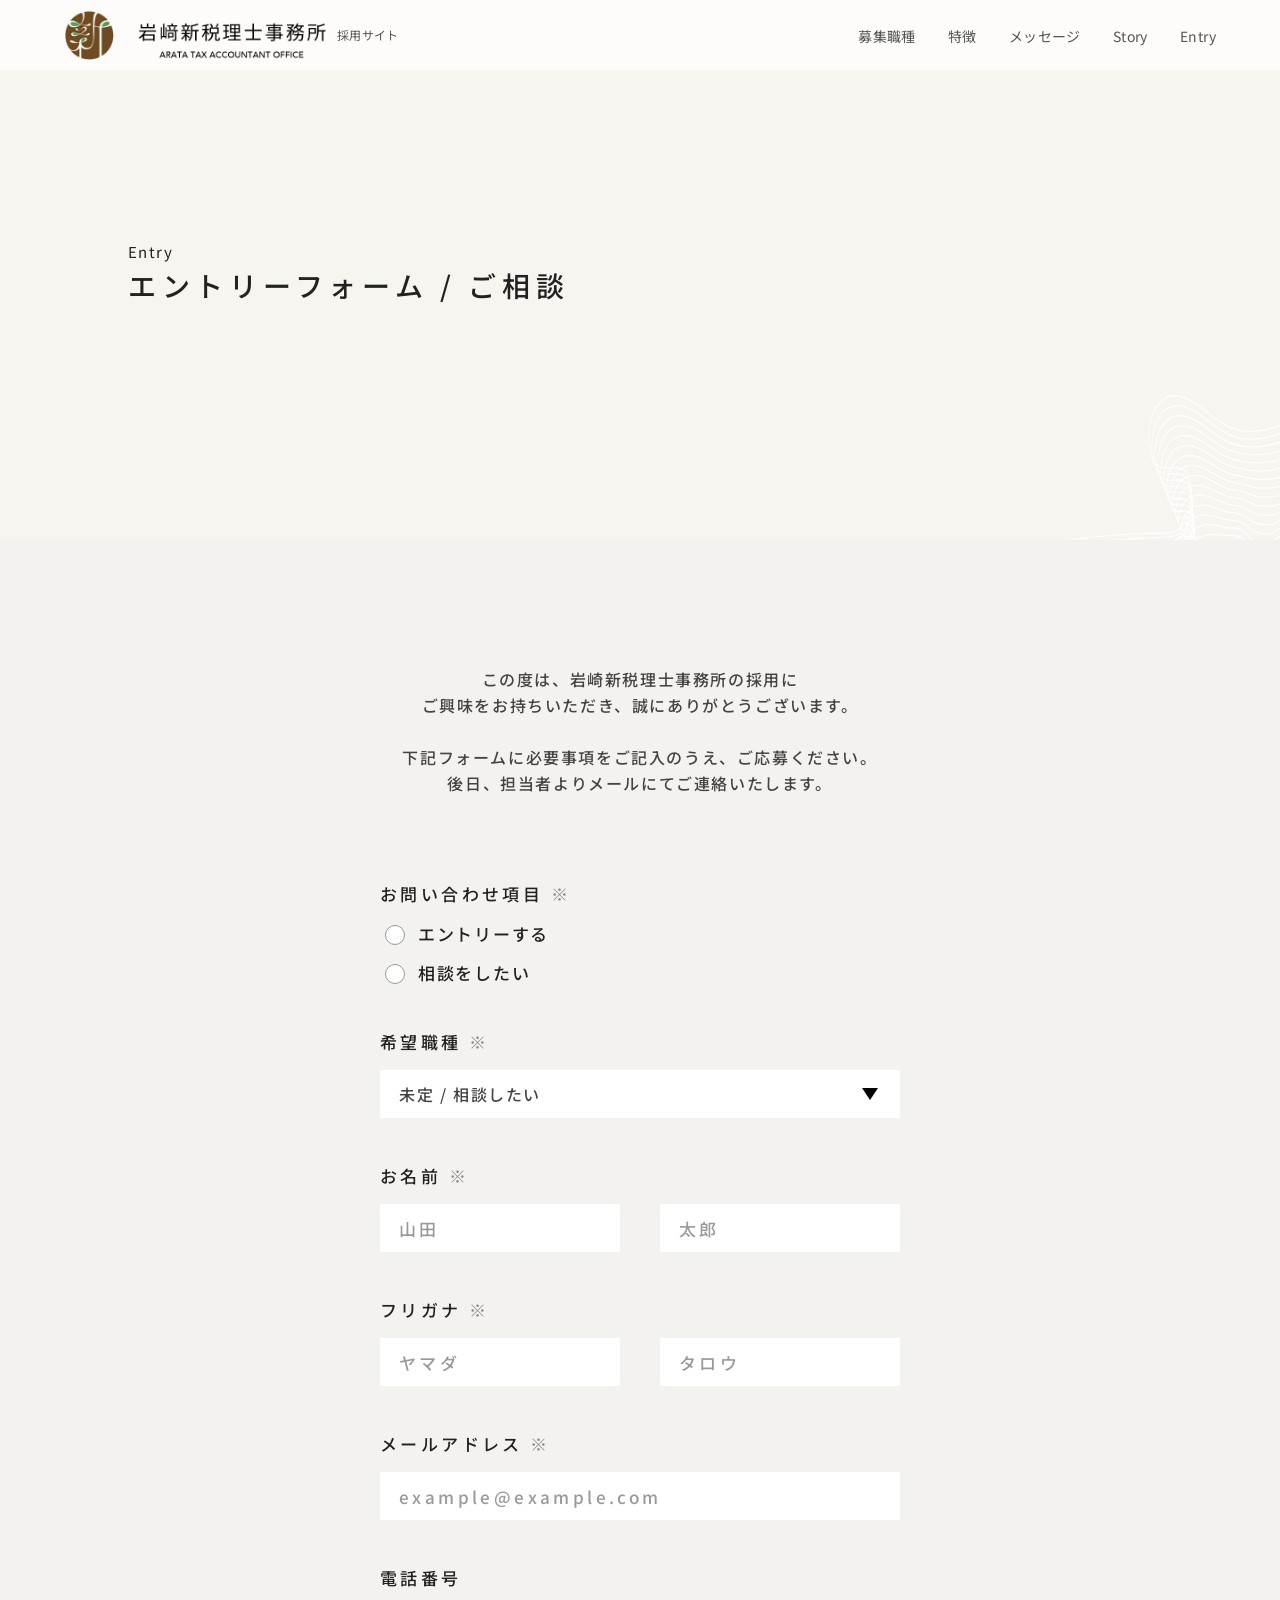
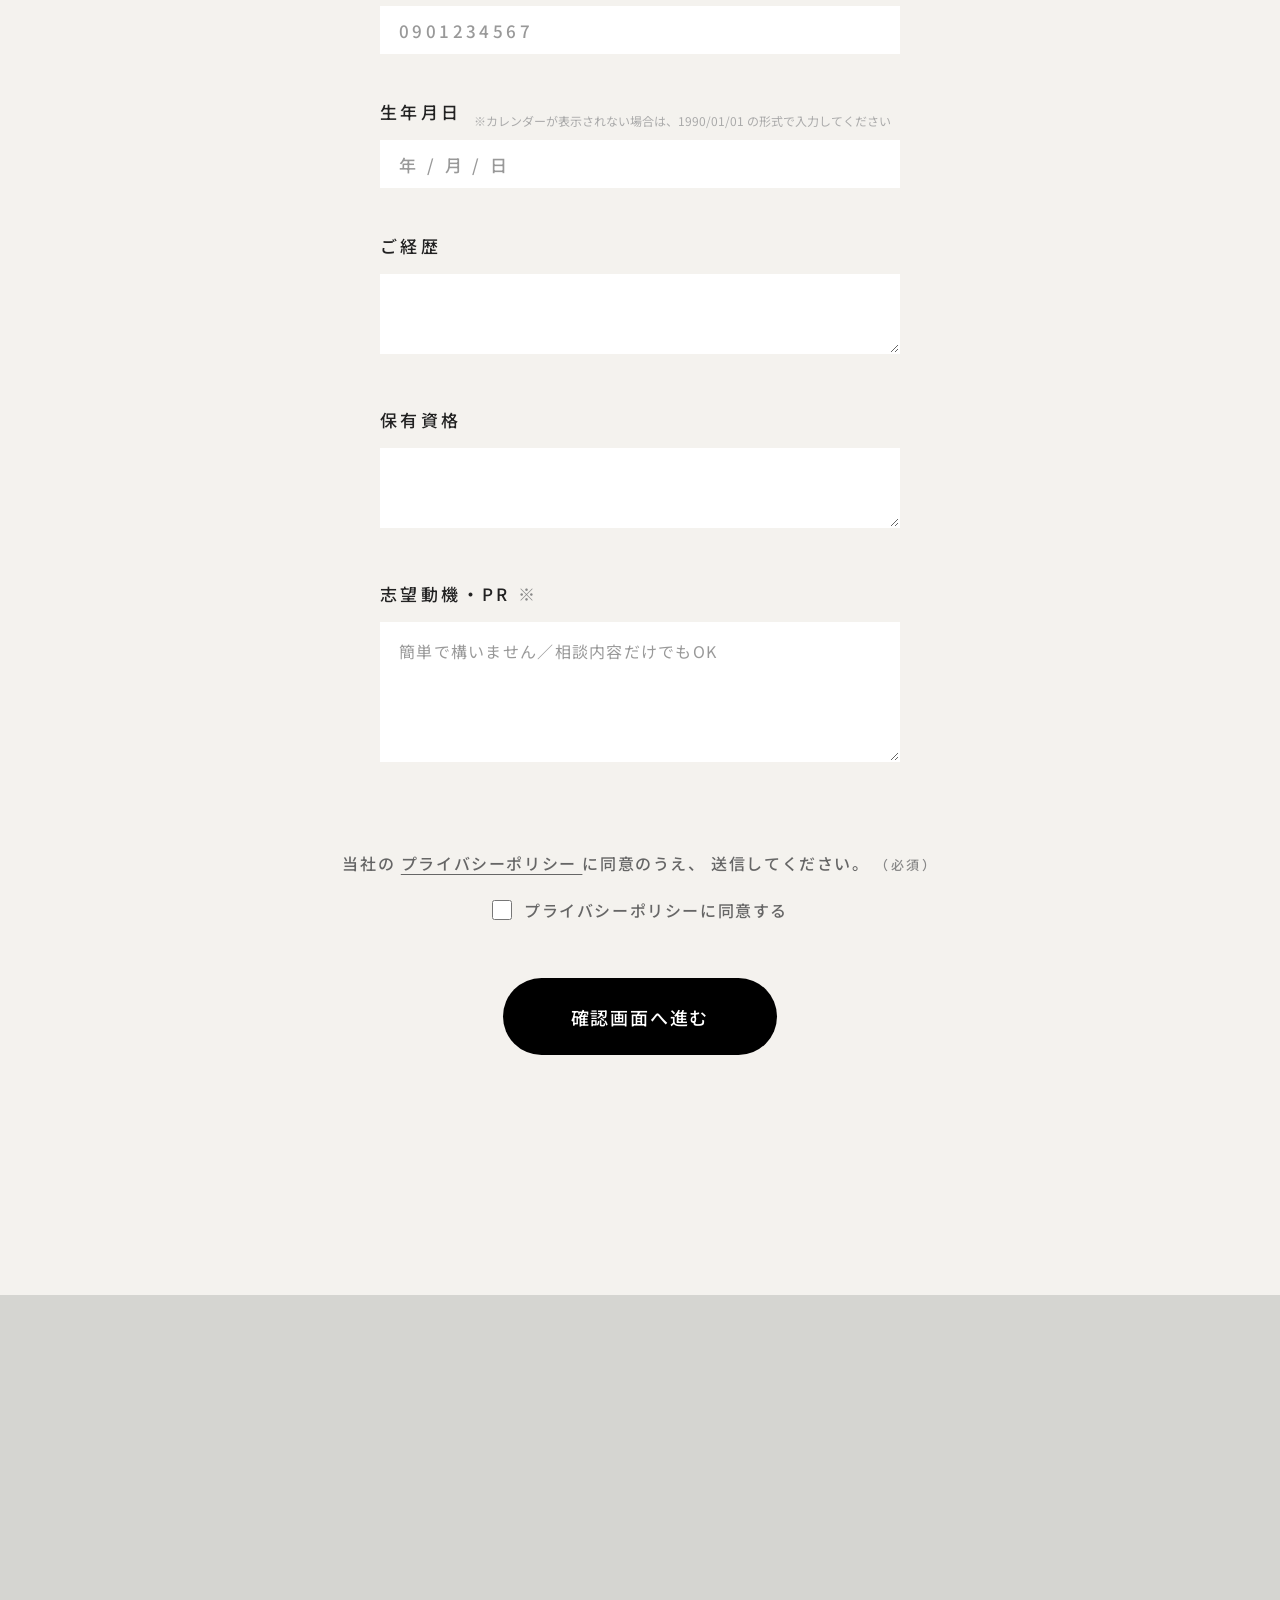
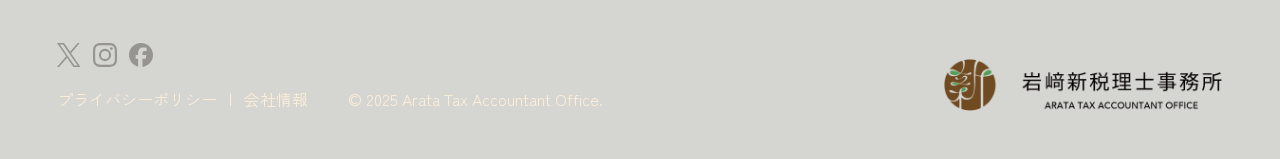
==== entry/index.html @ 2f5cee4a "Add files via upload" ====
<!DOCTYPE html>
<html lang="ja">
<head>
    <meta charset="UTF-8">
    <meta name="viewport" content="width=device-width, initial-scale=1.0">
    <link rel="preconnect" href="https://fonts.googleapis.com">
    <link rel="preconnect" href="https://fonts.gstatic.com" crossorigin>
    <link href="https://fonts.googleapis.com/css2?family=Zen+Kaku+Gothic+New:wght@300;400;500;700&display=swap" rel="stylesheet">
    <link href="https://fonts.googleapis.com/css2?family=Noto+Sans+JP:wght@400;500&display=swap" rel="stylesheet">
    <link rel="icon" href="../img/favicon.png" type="image/png">
    <title>採用情報｜岩﨑新税理士事務所</title>
    <link rel="stylesheet" href="../css/style.css">
    <link rel="stylesheet" href="../css/entry.css">
</head>
<body>
  <header class="site-header">
    <div class="site-header__inner l-container">
      <div class="site-header__branding">
        <div class="site-header__logo">
          <a href="../index.html" class="site-header__logo-link">
            <img src="../img/logo_header.png" alt="岩崎税理士事務所">
          </a>
        </div>

        <p class="site-header__label">採用サイト</p>
      </div>

      <nav class="site-header__nav" aria-label="グローバルナビゲーション">
        <ul class="site-header__list">
          <li class="site-header__item">
            <a href="../requirements/index.html" class="site-header__link">募集職種</a>
          </li>

          <li class="site-header__item">
            <a href="../index.html#feature" class="site-header__link">特徴</a>
          </li>

          <li class="site-header__item">
            <a href="../index.html#message" class="site-header__link">メッセージ</a>
          </li>

          <li class="site-header__item">
            <a href="../story/index.html" class="site-header__link">Story</a>
          </li>

          <li class="site-header__item">
            <a href="index.html" class="is-current site-header__link">Entry</a>
          </li>
                  </ul>
      </nav>
    </div>
  </header>
  <header class="sp-header">
    <a href="../index.html" class="sp-header__brand" aria-label="岩崎新税理士事務所 採用サイト">
      <img src="../img/logo_header.png" alt="岩崎新税理士事務所">
      <span class="sp-header__site-label">採用サイト</span>
    </a>

    <button class="sp-header__menu" type="button" aria-label="メニューを開く" aria-expanded="false" aria-controls="sp-nav-panel">
    <svg xmlns="http://www.w3.org/2000/svg" width="20" height="17" viewBox="0 0 20 17" fill="none" aria-hidden="true">
      <rect width="20" height="1" fill="white"/>
      <rect y="8" width="20" height="1" fill="white"/>
      <rect y="16" width="20" height="1" fill="white"/>
    </svg>
    </button>
    <div class="sp-nav-overlay" id="sp-nav-overlay" aria-hidden="true"></div>

    <div class="sp-nav-panel" id="sp-nav-panel" aria-hidden="true">
      <nav class="sp-nav" aria-label="スマートフォンメニュー">
        <ul class="sp-nav__list">
          <li class="sp-nav__item">
            <a href="../requirements/index.html">募集職種</a>
          </li>

          <li class="sp-nav__item">
            <a href="../index.html#feature-sp">特徴</a>
          </li>

          <li class="sp-nav__item">
            <a href="../index.html#message">メッセージ</a>
          </li>

          <li class="sp-nav__item">
            <a href="../story/index.html">インタビュー</a>
          </li>

          <li class="sp-nav__item">
            <a href="index.html" class="is-current">Entry</a>
          </li>
        </ul>
      </nav>
    </div>
  </header>
  <main>
    <section class="hero">
    <!-- 等高線 -->
    <div class="hero__ornament" aria-hidden="true">
    <img src="../img/contour_lower.png" alt="">
    </div>
    <div class="hero__inner">
     <div class="entry-hero__copy">
      <p class="hero__subtitle">Entry</p>
      <h1 class="hero__title">
        <span>エントリーフォーム / </span>
        <span>ご相談</span>
      </h1>
     </div>
    </div>
    </section>

    <section class="entry-form" id="entry">
      <div class="entry-form__inner">

        <p class="entry-form__lead">
          この度は、岩崎新税理士事務所の採用に<br>
          ご興味をお持ちいただき、誠にありがとうございます。<br><br>
          下記フォームに必要事項をご記入のうえ、ご応募ください。<br>
          後日、担当者よりメールにてご連絡いたします。
        </p>

        <form class="entry-form__body" action="" method="post">

          <!-- お問い合わせ項目 -->
          <div class="entry-form__group">
            <p class="entry-form__label">
              お問い合わせ項目 <span>※</span>
            </p>

            <div class="entry-form__radio-group">
              <label class="entry-form__radio">
                <input type="radio" name="contact_type" value="エントリーする" required>
                <span>エントリーする</span>
              </label>

              <label class="entry-form__radio">
                <input type="radio" name="contact_type" value="相談をしたい" required>
                <span>相談をしたい</span>
              </label>
            </div>
          </div>

          <!-- 希望職種 -->
          <div class="entry-form__group entry-form__group--large-gap">
            <p class="entry-form__label">
              希望職種 <span>※</span>
            </p>

            <div class="entry-form__select-wrap">
              <select name="job_type" class="entry-form__control entry-form__select" required>
                <option value="">未定 / 相談したい</option>
                <option value="税理士補助 / 経験者採用">税理士補助 / 経験者採用</option>
                <option value="税理士補助 / 未経験者採用">税理士補助 / 未経験者採用</option>
                <option value="税理士補助 / パート採用">税理士補助 / パート採用</option>
              </select>
            </div>
          </div>

          <!-- お名前 -->
          <div class="entry-form__group">
            <p class="entry-form__label">
              お名前 <span>※</span>
            </p>

            <div class="entry-form__name-row">
              <input
                type="text"
                name="last_name"
                class="entry-form__control entry-form__control--half"
                placeholder="山田"
                required
              >

              <input
                type="text"
                name="first_name"
                class="entry-form__control entry-form__control--half"
                placeholder="太郎"
                required
              >
            </div>
          </div>

          <!-- フリガナ -->
          <div class="entry-form__group">
            <p class="entry-form__label">
              フリガナ <span>※</span>
            </p>

            <div class="entry-form__name-row">
              <input
                type="text"
                name="last_kana"
                class="entry-form__control entry-form__control--half"
                placeholder="ヤマダ"
                required
              >

              <input
                type="text"
                name="first_kana"
                class="entry-form__control entry-form__control--half"
                placeholder="タロウ"
                required
              >
            </div>
          </div>

          <!-- メールアドレス -->
          <div class="entry-form__group">
            <p class="entry-form__label">
              メールアドレス <span>※</span>
            </p>

            <input
              type="email"
              name="email"
              class="entry-form__control"
              placeholder="example@example.com"
              required
            >
          </div>

          <!-- 電話番号 -->
          <div class="entry-form__group">
            <p class="entry-form__label">
              電話番号
            </p>

            <input
              type="tel"
              name="tel"
              class="entry-form__control"
              placeholder="0901234567"
            >
          </div>

          <!-- 生年月日 -->
          <div class="entry-form__group">
            <div class="entry-form__birthday-head">
              <p class="entry-form__label">
                生年月日
              </p>

              <p class="entry-form__note">
                ※カレンダーが表示されない場合は、1990/01/01 の形式で入力してください
              </p>
            </div>

            <div class="entry-form__birthday-input">
              <input
                type="text"
                name="birthday"
                class="entry-form__control"
                placeholder="年 / 月 / 日"
              >
            </div>
          </div>

          <!-- ご経歴 -->
          <div class="entry-form__group">
            <p class="entry-form__label">
              ご経歴
            </p>

            <textarea
              name="career"
              class="entry-form__control entry-form__textarea entry-form__textarea--sm"
              maxlength="1000"
            ></textarea>
          </div>

          <!-- 保有資格 -->
          <div class="entry-form__group">
            <p class="entry-form__label">
              保有資格
            </p>

            <textarea
              name="license"
              class="entry-form__control entry-form__textarea entry-form__textarea--sm"
              maxlength="500"
            ></textarea>
          </div>

          <!-- 志望動機・PR -->
          <div class="entry-form__group entry-form__group--motivation">
            <p class="entry-form__label">
              志望動機・PR <span>※</span>
            </p>

            <textarea
              name="message"
              class="entry-form__control entry-form__textarea entry-form__textarea--lg"
              maxlength="2000"
              placeholder="簡単で構いません／相談内容だけでもOK"
              required
            ></textarea>
          </div>

          <!-- プライバシーポリシー -->
          <div class="entry-form__privacy">

            <p class="entry-form__privacy-text">
              当社の
              <a
                href="https://iwasaki-taxoffice.jp/privacy/"
                target="_blank"
                rel="noopener noreferrer"
              >
                プライバシーポリシー
              </a>
              <span class="entry-form__privacy-break">
                に同意のうえ、
              </span>
              送信してください。
              <span>（必須）</span>
            </p>

            <label class="entry-form__checkbox">
              <input
                type="checkbox"
                name="privacy_agree"
                value="同意する"
                required
              >
              <span>プライバシーポリシーに同意する</span>
            </label>

          </div>

          <!-- ボタン -->
          <div class="entry-form__submit">
            <button type="submit" class="entry-form__button">
              確認画面へ進む
            </button>
          </div>

        </form>
      </div>
    </section>
    
  </main>
  <footer class="site-footer">
   <div class="site-footer__inner l-container">

    <div class="site-footer__left">
      <div class="site-footer__social">
        <a href="https://x.com/taxmania11" target="_blank" class="site-footer__social-link" aria-label="X">
          <img src="../img/icon-X.svg" alt="X">
        </a>
        <a href="https://www.instagram.com/iwasaki_tax_office/" target="_blank"class="site-footer__social-link" aria-label="Instagram">
          <img src="../img/icon-Instagram.svg" alt="Instagram">
        </a>
        <a href="https://www.facebook.com/people/%E5%B2%A9%EF%A8%91%E6%96%B0%E7%A8%8E%E7%90%86%E5%A3%AB%E4%BA%8B%E5%8B%99%E6%89%80/100089479747477/" target="_blank"class="site-footer__social-link" aria-label="Facebook">
          <img src="../img/icon-facebook.svg" alt="Facebook">
        </a>
      </div>

      <div class="site-footer__bottom">
        <nav class="site-footer__nav" aria-label="フッターナビゲーション">
          <a href="https://iwasaki-taxoffice.jp/privacy/" class="site-footer__nav-link">プライバシーポリシー</a>
          <a href="https://iwasaki-taxoffice.jp/office/" class="site-footer__nav-link">会社情報</a>
        </nav>

        <p class="site-footer__copy">
          © 2025 Arata Tax Accountant Office.
        </p>
      </div>
    </div>

    <div class="site-footer__right">
      <a href="../index.html" class="site-header__logo-link">
        <img src="../img/logo_header.png" alt="岩崎税理士事務所">
      </a>
    </div>

   </div>
  </footer>
  
  <script>
    //ヘッダーの昇降
    let lastScrollY = window.scrollY;
    const header = document.querySelector('.site-header');

    window.addEventListener('scroll', () => {
    const currentScrollY = window.scrollY;

    if (Math.abs(currentScrollY - lastScrollY) < 5) return;

    if (currentScrollY > lastScrollY && currentScrollY > 80) {
        header.classList.add('is-hidden');
    } else {
        header.classList.remove('is-hidden');
    }

    lastScrollY = currentScrollY;
    });

    //ハンバーガー開閉のscript
    document.addEventListener('DOMContentLoaded', function () {
    const menuButton = document.querySelector('.sp-header__menu');
    const navPanel = document.querySelector('.sp-nav-panel');
    const overlay = document.querySelector('.sp-nav-overlay');
    const navLinks = document.querySelectorAll('.sp-nav__item a');

    if (!menuButton || !navPanel || !overlay) return;

    const openNav = () => {
      navPanel.classList.remove('is-closing');
      overlay.classList.remove('is-closing');

      navPanel.classList.add('is-open');
      overlay.classList.add('is-open');
      document.body.classList.add('is-nav-open');

      menuButton.setAttribute('aria-expanded', 'true');
      menuButton.setAttribute('aria-label', 'メニューを閉じる');
      navPanel.setAttribute('aria-hidden', 'false');
      overlay.setAttribute('aria-hidden', 'false');
    };

    const closeNav = () => {
      navPanel.classList.add('is-closing');
      overlay.classList.add('is-closing');

      navPanel.classList.remove('is-open');
      overlay.classList.remove('is-open');
      document.body.classList.remove('is-nav-open');

      menuButton.setAttribute('aria-expanded', 'false');
      menuButton.setAttribute('aria-label', 'メニューを開く');
      navPanel.setAttribute('aria-hidden', 'true');
      overlay.setAttribute('aria-hidden', 'true');

      window.setTimeout(() => {
        navPanel.classList.remove('is-closing');
        overlay.classList.remove('is-closing');
      }, 240);
    };

    const toggleNav = () => {
      const isOpen = menuButton.getAttribute('aria-expanded') === 'true';
      if (isOpen) {
        closeNav();
      } else {
        openNav();
      }
    };

    menuButton.addEventListener('click', toggleNav);
    overlay.addEventListener('click', closeNav);

    navLinks.forEach(link => {
      link.addEventListener('click', closeNav);
    });

    document.addEventListener('keydown', function (e) {
      if (e.key === 'Escape' && menuButton.getAttribute('aria-expanded') === 'true') {
        closeNav();
      }
    });
  });
  </script>
</body>
</html>
---- css/style.css ----
/* #region root reset base common*/
/* =============================================
   :root（共通トークン）
   ============================================= */
:root {
  --font-base: "Noto Sans JP", "Hiragino Sans", "Yu Gothic", sans-serif;
  --font-jp-gothic: "Zen Kaku Gothic New", sans-serif;

  --container-max: 1440px;
  --header-h: clamp(64px, 5.5vw, 80px);

  --color-header-bg: rgba(255, 255, 255, 0.67);
  --color-text: #333;
  --color-text-muted: #555;
  --color-text-strong: #222222;
  --color-bg-base: #F7F5F0;
  --footer-bg-base: #D5D5D1;

  --color-accent: #E39A3B;

  --header-label-size: clamp(12px, 0.9vw, 14px);
  --header-nav-size: clamp(14px, 0.9vw, 16px);

  --sp-nav-bg: #F7F5F2;
  --sp-nav-overlay: rgba(0, 0, 0, 0.28);
  --sp-nav-open-duration: 300ms;
  --sp-nav-close-duration: 220ms;
  --sp-nav-ease: ease;
  --sp-nav-width: calc(100% - 140px);
  --sp-nav-padding-top: 112px;
  --sp-nav-padding-x: 24px;

  --footer-gray: #D5D5D1;
  --footer-text: #FCEFD9;
  --footer-icon: #969592;

  --footer-height-pc: 464px;
  --footer-logo-w: 280px;
  --footer-icon-size: 24px;

  --footer-padding-x: clamp(24px, 4.44vw, 64px);
  --footer-padding-y: clamp(56px, 6.67vw, 96px);
  --footer-gap: clamp(32px, 5vw, 72px);

  --footer-font-size: 16px;
  --footer-font-size-sp: 14px;

  --footer-link-underline-h: 2px;
  --footer-link-underline-offset: -6px;
}


/* ============================================
   RESET（ブラウザ初期化）
   ============================================= */
*,
*::before,
*::after {
  box-sizing: border-box;
}

html {
  -webkit-text-size-adjust: 100%;
  scroll-behavior: smooth;
}

body {
  margin: 0;
}

h1, h2, h3, h4, h5, h6,
p,
figure,
blockquote,
dl,
dd {
  margin: 0;
}

ul, ol {
  margin: 0;
  padding: 0;
  list-style: none;
}

img {
  max-width: 100%;
  height: auto;
  display: block;
  border-style: none;
}

a {
  text-decoration: none;
  color: inherit;
}

button,
input,
select,
textarea {
  font: inherit;
  color: inherit;
  border: none;
  background: none;
  outline: none;
  appearance: none;
}

table {
  border-collapse: collapse;
  border-spacing: 0;
}

/* =============================================
   BASE / COMMON（全体共通ルール）
   ============================================= */

/* body */
body {
  font-family: var(--font-base);
  color: var(--color-text);
  background: var(--color-bg-base);
  line-height: 1.8;
  overflow-x: hidden;
}

/* リンク共通挙動 */
a {
  transition: opacity 0.3s ease-out;
}

/* hover（PC） */
@media (hover: hover) {
  a:hover {
    opacity: 0.65;
  }
}

/* タップ（SP） */
a:active {
  opacity: 0.9;
}

/* タップ時のハイライト無効 */
a, button {
  -webkit-tap-highlight-color: transparent;
}

.l-container {
  width: 100%;
  max-width: var(--container-max);
  margin-inline: auto;
  padding-inline: clamp(24px, 5vw, 64px);
  box-sizing: border-box;
}

/* 共通img安全策 */
img {
  vertical-align: bottom;
}

/* ボタンカーソル */
button {
  cursor: pointer;
}
/* #endregion */
/* ページ読み込みフェードイン */
.page-home {
  opacity: 0;
  transition: opacity .4s ease;
}

.page-home.is-loaded {
  opacity: 1;
}

/* #region Header*/
/* =============================================
   Header
   ============================================= */
.site-header {
  position: fixed;
  top: 0;
  left: 0;
  width: 100%;
  height: var(--header-h);
  z-index: 100;
  background: var(--color-header-bg);
  backdrop-filter: blur(4px);
  transform: translateY(0);
  transition: transform 240ms ease;
}

.site-header.is-hidden {
  transform: translateY(-100%);
}

.site-header__inner {
  height: 100%;
  display: flex;
  align-items: center;
  justify-content: space-between;
}

/* ---------------------------------------------
   Branding
   --------------------------------------------- */
.site-header__branding {
  display: flex;
  align-items: center;
  gap: 10px;
  min-width: 0;
}

.site-header__logo {
  margin: 0;
  width: clamp(180px, 42%, 263px);
}

.site-header__logo-link {
  display: block;
  width: fit-content;
}

.site-header__logo img {
  width: min(100%, 263px);
  height: auto;
  display: block;
}

.site-header__label {
  flex: 0 0 auto;
  margin: 0;
  color: var(--color-text-muted);
  font-size: var(--header-label-size);
  font-weight: 400;
  line-height: 1;
  letter-spacing: 0.03em;
  white-space: nowrap;
}

/* ---------------------------------------------
   Navigation
   --------------------------------------------- */
.site-header__nav {
  flex: 0 0 auto;
}

.site-header__list {
  display: flex;
  align-items: center;
  gap: clamp(24px, 2.5vw, 40px);
}

.site-header__item {
  flex: 0 0 auto;
}

.site-header__link {
  display: inline-block;
  color: var(--color-text-muted);
  font-size: var(--header-nav-size);
  font-weight: 400;
  line-height: 1;
  letter-spacing: 0.03em;
  white-space: nowrap;
}
/* #endregion */

/* #region Hero*/
/* =============================================
   Heroセクション（FV）
   ============================================= */
.hero {
  width: 100%;
  min-height: clamp(520px, 55vh, 880px);
  position: relative;
}


/* =========================
    等高線
========================= */
.hero__ornament {
  position: absolute;
  right: 0;
  bottom: 0;
  width: clamp(210px, 24vw, 500px);
  aspect-ratio: 930 / 720;
  pointer-events: none;
  z-index: 1;
  overflow: hidden;
  /* opacity: 0.5; */
}

.hero__ornament img {
  display: block;
  width: calc(100% + 40px);
  height: calc(100% + 40px);
  /* object-fit: contain; */
}

.hero__inner {
  /* FV専用グリッド定数をローカル化 */
  --hero-col-1: 98fr;
  --hero-col-2: 187fr;
  --hero-col-3: 900fr;
  --hero-col-4: 255fr;

  display: grid;
  grid-template-columns:
    var(--hero-col-1)
    var(--hero-col-2)
    var(--hero-col-3)
    var(--hero-col-4);

  grid-template-rows: clamp(320px, 42vw, 600px) auto;
  padding-bottom: 140px;
}

/* 画像とコピーを重ねるエリア */
.hero__visual-area {
  grid-column: 1 / 5;
  grid-row: 1 / 2;

  display: grid;
  grid-template-columns: inherit;
  grid-template-rows: 1fr;
}

/* 画像：3列目 */
.hero__image-box {
  grid-column: 3 / 4;
  grid-row: 1 / 2;

  width: 100%;
  height: 100%;
  background: #eee;
  overflow: hidden;
}

.hero__image-box img {
  width: 100%;
  height: 100%;
  object-fit: cover;
  object-position: center;
}

/* コピー：1〜3列を使って画像上に重ねる */
.hero__copy {
  grid-column: 1 / 4;
  grid-row: 1 / 2;

  align-self: end;
  padding-left: clamp(20px, 6.8vw, 98px);
  padding-bottom: clamp(30px, 5.5vw, 80px);
  pointer-events: none;
}

.hero__title {
  font-size: clamp(28px, 4vw, 48px);
  line-height: 1.2;
  margin-bottom: 0.2em;
  white-space: nowrap;
  font-weight: 500;
  letter-spacing: 5.7px;
  color: #000;
}

.hero__subtitle {
  font-size: clamp(14px, 1.8vw, 18px);
  color: #333;
  font-weight: 400;
  white-space: nowrap;
  letter-spacing: 1.4px;
}

/* スクロール */
.hero__scroll {
  grid-column: 1 / 5;
  grid-row: 2 / 3;

  justify-self: center;
  display: flex;
  flex-direction: column;
  align-items: center;
  padding-top: 40px;
}

.hero__scroll-text {
  font-family: "Zen Kaku Gothic New", sans-serif;
  color: rgba(51, 51, 51, 0.60);
  letter-spacing: 1.4px;
  font-weight: 400;
  font-size: 12px;
}

.hero__scroll-line {
  width: 1px;
  height: clamp(10px, 2vw, 20px);
  background: rgba(51, 51, 51, 0.60);
  margin-top: 8px;
}

.sp-header,
.sp-header__menu,
.sp-nav-overlay,
.sp-nav-panel {
  display: none;
}

@media (max-width: 768px) {
  /* =========================
     PC headerは消す
  ========================= */
  .site-header {
    display: none;
  }

  /* =========================
     SP header
  ========================= */
  .sp-header {
    display: flex;
    align-items: flex-start;
    justify-content: space-between;
    padding: 0;
    margin: 0;
    background: #f7f5f0;
  }

  .sp-header__brand {
    display: inline-flex;
    align-items: center;
    gap: clamp(8px, 1.4vw, 12px);
    text-decoration: none;
    color: #555;
    padding: 10px 0 0 14px;
  }

  .sp-header__brand img {
    display: block;
    width: clamp(104px, 18vw, 132px);
    height: auto;
    aspect-ratio: 104 / 19;
    flex: 0 0 auto;
  }

  .sp-header__site-label {
    margin-top: clamp(1px, 0.3vw, 2px);
    color: #555;
    font-family: "Noto Sans JP", sans-serif;
    font-size: clamp(10px, 1.5vw, 12px);
    font-weight: 400;
    line-height: 1;
    white-space: nowrap;
  }

  .sp-header__menu {
    display: inline-flex;
    align-items: center;
    justify-content: center;
    width: 40px;
    height: 40px;
    padding: 0;
    border: 0;
    background: #000;
    appearance: none;
    position: relative;
    z-index: 1100;
    cursor: pointer;
    }

  .sp-header__menu svg {
    display: block;
    width: 20px;
    height: 17px;
  }

  .sp-nav-overlay,
  .sp-nav-panel {
    display: block;
  }

  .sp-nav-overlay {
    position: fixed;
    inset: 0;
    background: var(--sp-nav-overlay);
    opacity: 0;
    visibility: hidden;
    pointer-events: none;
    transition:
      opacity var(--sp-nav-open-duration) var(--sp-nav-ease),
      visibility var(--sp-nav-open-duration) var(--sp-nav-ease);
    z-index: 1040;
  }

  .sp-nav-panel {
    position: fixed;
    inset: 0 0 0 auto;
    width: var(--sp-nav-width);
    height: 100vh;
    height: 100dvh;
    background: var(--sp-nav-bg);
    transform: translateX(100%);
    opacity: 1;
    visibility: hidden;
    pointer-events: none;
    transition:
      transform var(--sp-nav-open-duration) var(--sp-nav-ease),
      visibility var(--sp-nav-open-duration) var(--sp-nav-ease);
    z-index: 1050;
    overflow-y: auto;
  }

  .sp-nav {
    padding:
      var(--sp-nav-padding-top)
      var(--sp-nav-padding-x)
      40px;
  }

  .sp-nav__list {
    margin: 0;
    padding: 0;
    list-style: none;
  }

  .sp-nav__item + .sp-nav__item {
    margin-top: 24px;
  }

  .sp-nav__item a {
    display: inline-block;
    color: #222;
    text-decoration: none;
    font-size: 16px;
    line-height: 1.6;
    letter-spacing: 0.04em;
  }

  /* 開いた状態 */
  .sp-nav-panel.is-open {
    transform: translateX(0);
    visibility: visible;
    pointer-events: auto;
    transition-duration: var(--sp-nav-open-duration);
  }

  .sp-nav-overlay.is-open {
    opacity: 1;
    visibility: visible;
    pointer-events: auto;
    transition-duration: var(--sp-nav-open-duration);
  }

  /* 閉じる時だけ少し速く */
  .sp-nav-panel.is-closing {
    transition-duration: var(--sp-nav-close-duration);
  }

  .sp-nav-overlay.is-closing {
    transition-duration: var(--sp-nav-close-duration);
  }

  body.is-nav-open .sp-header__menu {
    overflow: hidden;
    opacity: 0;
    pointer-events: none;
  }

  body.is-nav-open {/*後ろの本体をスクロールさせない*/
  position: fixed;
  width: 100%;
  }
}

  /* =========================
     Hero base
  ========================= */
  /* .hero {
    position: relative;
    background: #f7f5f0;
    overflow: hidden;
  } */

  @media (max-width: 1280px) {
  .hero__inner {
    grid-template-rows: clamp(360px, 46vw, 500px) auto;
    padding-bottom: 80px;
  }
}

  @media (max-width: 980px) and (min-width: 600px) {
  .hero__inner {
    grid-template-rows: clamp(420px, 56vw, 640px) auto;
  }
}

@media (max-width: 980px) and (min-width: 600px) {
  .hero__image-box img {
    object-position: 30% center;
  }
}

  @media (max-width: 599px) {
  .hero__inner {
    display: block;/*grid削除*/
  }

  .hero__inner {
    padding-inline: 0;/*画像を←端に寄せるため*/
  }

  .hero__visual-area {
    display: block;
    width: clamp(281px, 66.6vw, 399px);
    margin-left: 0;
  }

  .hero__image-box {
    display: block;
    width: 100% !important;
    max-width: none;
    min-width: 0;
    height: auto;
    aspect-ratio: 281 / 392;
    margin: 0;
    justify-self: stretch;
    align-self: start;
    overflow: hidden;
  }

  .hero__image-box img {
    display: block;
    width: 100%;
    height: 100%;
    object-fit: cover;
    /* filter: brightness(0.92); */
  }


  /* =========================
     Copy
  ========================= */
  .hero__copy {
    position: absolute;
    left: 6%;
    top: clamp(
      50%,
      calc(50% + (8 * (500px - 100vw) / 110)),
      58%
    );
    display: inline-block;
    max-width: 76vw;
    /* width: min(420px, 78vw); */
    min-height: 44px;
    padding: 8px 11px 7px;
    box-sizing: border-box;
    background: rgba(255, 255, 255, 0.6);
    box-shadow: 0 0 8px rgba(255, 255, 255, 0.18);
  }

      .hero__title {
      margin: 0;
      color: #000;
      font-family: "Noto Sans JP", sans-serif;
      font-size: min(5vw, 29px);
      font-weight: 500;
      line-height: 1.15;
      letter-spacing: 2.408px;
    }

    .hero__subtitle {
      margin: 4px 0 0;
      color: #000;
      font-family: "Noto Sans JP", sans-serif;
      font-size: 7.525px;
      font-weight: 400;
      line-height: 1.2;
      letter-spacing: 0.602px;
    }
  }
    @media (max-width: 400px) {
    .hero__copy {
      bottom: 390px;
    }

    .hero__copy {
    max-width: 79vw;
    }
  }


/* =============================================
   FV CTA
   Heroの外に置く独立UI
   ============================================= */
:root {
  --fv-cta-right: max(0px, calc((100vw - 1580px) / 2));
  --fv-cta-bottom: clamp(24px, 2.4vw, 40px);
  --fv-cta-width: clamp(56px, 4.72vw, 68px);
  --fv-cta-height: clamp(136px, 12.22vw, 176px);
  --fv-cta-radius: 16px;
  --fv-cta-text-size: clamp(14px, 1.11vw, 16px);
}
.fv-cta {
  position: fixed;
  z-index: 50;
  right: var(--fv-cta-right);
  bottom: var(--fv-cta-bottom);

  width: var(--fv-cta-width);
  height: var(--fv-cta-height);

  display: flex;
  align-items: center;
  justify-content: center;

  background: #111;
  color: #fff;
  text-decoration: none;

  border-radius: var(--fv-cta-radius) 0 0 var(--fv-cta-radius);
  box-shadow: 0 8px 24px rgba(0, 0, 0, 0.16);

  transition:
    background 0.25s ease,
    transform 0.25s ease,
    box-shadow 0.25s ease;
}

.fv-cta:hover {
  background: #222;
  transform: translateX(-2px);
  box-shadow: 0 10px 28px rgba(0, 0, 0, 0.2);
}

.fv-cta__text {
  writing-mode: vertical-rl;
  text-orientation: upright;
  font-size: var(--fv-cta-text-size);
  line-height: 1.4;
  font-weight: 700;
  letter-spacing: 0.08em;
}

.fv-cta.is-hidden {
  opacity: 0;
  pointer-events: none;
  transform: translateX(10px);
}

@media (max-width: 1440px) {
  :root {
    --fv-cta-right: 0px;
  }
}

@media (max-width: 980px) {
  :root {
    --fv-cta-right: 0px;
    --fv-cta-bottom: 20px;
    --fv-cta-width: clamp(52px, 6.2vw, 60px);
    --fv-cta-height: clamp(120px, 16vw, 148px);
    --fv-cta-radius: 14px;
    --fv-cta-text-size: clamp(13px, 1.53vw, 15px);
  }
}

@media (max-width: 768px) {
  .fv-cta{
    display: none;
  }
}
/* #endregion */

/* #region Recruitment*/

/* =============================================
   Recruitmentセクション
   ============================================= */
.recruit {
  background: #fafafa;
  padding-top: clamp(72px, 6.67vw, 96px);
  padding-bottom: clamp(84px, 7.78vw, 112px);
}

.recruit__inner {
  display: grid;
  grid-template-columns: clamp(230px, 20.35vw, 293px) minmax(0, 1fr);
  column-gap: clamp(48px, 8.33vw, 120px);
  align-items: start;
}

/* 左リード */
.recruit__lead-box {
  grid-column: 1 / 2;
}

.recruit__lead-inner {
  width: 100%;
  aspect-ratio: 293 / 240;
  box-sizing: border-box;
  border: 1px solid #000;
  background: transparent;

  display: flex;
  flex-direction: column;
  align-items: center;
  justify-content: center;
  text-align: center;

  padding: clamp(20px, 1.94vw, 28px) clamp(18px, 1.67vw, 24px);
}

.recruit__lead-title {
  margin: 0;
  color: #333;
  text-align: center;
  font-family: "Noto Sans JP", sans-serif;
  font-size: clamp(14px, 1.11vw, 16px);
  font-weight: 500;
  line-height: 1.25;
  letter-spacing: 0.1em;
}

.recruit__lead-text {
  margin: clamp(18px, 1.67vw, 24px) 0 0;
  color: #333;
  text-align: center;
  font-family: "Noto Sans JP", sans-serif;
  font-size: clamp(11px, 0.9vw, 13px);
  font-weight: 300;
  line-height: 1.3077;
  letter-spacing: 0.06em;
}

/* 右カード群 */
.recruit__content-area {
  grid-column: 2 / 3;
  display: grid;
  grid-template-columns: repeat(3, minmax(160px, 200px));
  column-gap: clamp(24px, 4.51vw, 65px);
  justify-content: start;
  align-items: start;
  padding-top: clamp(8px, 0.83vw, 12px);
}

.recruit__card {
  width: 100%;
  min-width: 0;
  display: flex;
  flex-direction: column;
  align-items: flex-start;
  padding-top: clamp(10px, 0.97vw, 14px);
  border-top: 3px solid #d89228;
  box-sizing: border-box;
  height: 100%;
}

.recruit__card-title {
  margin-top: 17px;
  color: #333;
  text-align: left;
  font-family: "Noto Sans JP", sans-serif;
  font-size: clamp(16px, 1.25vw, 18px);
  font-weight: 500;
  line-height: 1.117;
  letter-spacing: 0.1em;
}

.recruit__card-status {
  margin: clamp(10px, 0.9vw, 13px) 0 0;
  color: #555;
  font-family: "Noto Sans JP", sans-serif;
  font-size: clamp(12px, 0.9vw, 13px);
  font-weight: 350;
  line-height: 1.3077;
  letter-spacing: 0.08em;
}

.recruit__card-desc {
  margin: clamp(18px, 1.53vw, 22px) 0 0;
  color: #333;
  font-family: "Noto Sans JP", sans-serif;
  font-size: clamp(11px, 0.83vw, 12px);
  font-weight: 300;
  line-height: 1.5;
  letter-spacing: 0.04em;
}

.recruit__card-detail {
  margin: clamp(24px, 2.22vw, 32px) 0 0;
  color: #555;
  font-family: "Noto Sans JP", sans-serif;
  font-size: clamp(12px, 0.97vw, 14px);
  font-weight: 300;
  line-height: 1.5714;
  letter-spacing: 0.08em;
  flex-grow: 1
}

.recruit__card-link {
  margin: clamp(28px, 2.36vw, 34px) 0 0 auto;
  display: inline-block;
  color: #333;
  text-decoration: none;
  font-family: "Noto Sans JP", sans-serif;
  font-size: clamp(12px, 0.9vw, 13px);
  font-weight: 350;
  line-height: 1.3077;
  letter-spacing: 0.08em;
}

@media (max-width: 980px) {

  /* 外側：2カラム → 1カラム（上下構成へ） */
  .recruit__inner {
    grid-template-columns: 1fr;
    row-gap: clamp(40px, 6vw, 64px);
  }

  /* 左カード → 上段 */
  .recruit__lead-box {
    grid-column: auto;
  }

  /* 左カードのサイズは維持（でも中央寄せだけ追加） */
  .recruit__lead-inner {
    max-width: 250px;
    margin-inline: auto;
  }

  /* 右カード群 → 下段 */
  .recruit__content-area {
    grid-column: auto;

    /* ここが肝：3列維持しつつ最大240 */
    grid-template-columns: repeat(3, minmax(160px, 240px));

    /* 中央寄せ（カンプ寄せ） */
    justify-content: center;

    column-gap: clamp(24px, 5.2vw, 42px);

    padding-top: 0; /* PCのズラし解除 */
  }

}

@media (max-width: 599px) {
  .recruit {
    padding-top: 48px;
    padding-bottom: 56px;
  }

  .recruit__inner {
    display: block;
  }

  .recruit__lead-box {
    margin-bottom: 32px;
  }

  .recruit__lead-inner {
    width: min(100%, 293px);
    max-width: none;
    aspect-ratio: 293 / 240;
    margin-inline: auto;
    padding: 20px 18px;
  }

  .recruit__lead-title {
    font-size: 16px;
    line-height: 1.4;
    letter-spacing: 0.08em;
  }

  .recruit__lead-text {
    margin-top: 18px;
    font-size: 15px;
    line-height: 1.45;
    letter-spacing: 0.04em;
  }

  .recruit__content-area {
    display: grid;
    grid-template-columns: 1fr;
    row-gap: 32px;
    column-gap: 0;
    justify-content: stretch;
    padding-top: 0;
  }

  .recruit__card {
    width: 80%;
    padding-top: 12px;
    margin-inline: auto;
    border-top: 3px solid #d89228;
  }
   
  .recruit__card-title {
    margin-top: 17px;
    font-size: 18px;
    line-height: 1.25;
    letter-spacing: 0.08em;
  }

  .recruit__card-status {
    margin-top: 8px;
    font-size: 13px;
    line-height: 1.5;
    letter-spacing: 0.06em;
  }

  .recruit__card-desc {
    margin-top: 14px;
    font-size: 13px;
    line-height: 1.6;
    letter-spacing: 0.04em;
  }

  .recruit__card-detail {
    margin-top: 20px;
    font-size: 16px;
    line-height: 1.75;
    letter-spacing: 0.06em;
    font-weight: 300;
  }

  .recruit__card-link {
    margin: 24px auto 0;
    min-width: 128px;
    padding: 10px 18px;
    border: 1px solid #777;
    border-radius: 999px;
    text-align: center;
    font-size: 13px;
    line-height: 1.3;
    letter-spacing: 0.06em;
  }
}

/* @media (max-width: 390px) {
  .recruit__inner.l-container {
    padding-inline: clamp(24px, 5vw, 64px);
  }

  .recruit__card {
    width: 86%;
    margin-inline: auto;
  }
} */

/* #endregion */

/* #region Feature*/
/* =============================================
   Featureセクション
   破綻しない寄せ方・PC妥協案
   フォント反映版
   ============================================= */
.feature {
  background: #f7f5f0;
  padding-top: clamp(110px, 11.74vw, 169px);
  padding-bottom: clamp(120px, 14.51vw, 209px);
}

.feature__inner {
  display: grid;
  grid-template-columns:
    minmax(0, 1fr)
    minmax(0, 1fr)
    minmax(0, 1fr)
    clamp(240px, 20.35vw, 293px);
  column-gap: clamp(24px, 2.78vw, 28px);
  align-items: start;
}

/* =============================================
   左3列
   ============================================= */
.feature__col {
  display: grid;
  align-content: start;
  row-gap: clamp(20px, 2.22vw, 32px);
}

.feature__col--left,
.feature__col--center,
.feature__col--right {
  min-width: 0;
}

.feature__col--center {
  padding-top: clamp(18px, 2.01vw, 29px);
}

/* =============================================
   基本カード
   ============================================= */
.feature-card {
  min-width: 0;
  width: 100%;
  background: #fff;
}

.feature-card--text {
  display: grid;
  align-content: start;
  padding: clamp(22px, 2.4vw, 34px) clamp(18px, 1.8vw, 28px);
}

.feature-card--photo {
  overflow: hidden;
}

.feature-card--photo img {
  width: 100%;
  height: 100%;
  object-fit: cover;
  display: block;
}

/* =============================================
   カードタイプ別ルール
   ============================================= */

/* テキストカード */
.feature-card--t1,
.feature-card--t5 {
  min-height: clamp(220px, 19vw, 282px);
}

.feature-card--t2,
.feature-card--t3,
.feature-card--t4 {
  min-height: clamp(180px, 15.5vw, 240px);
}

/* 画像カード */
.feature-card--p1 {
  aspect-ratio: 1 / 1;
}

.feature-card--p2 {
  aspect-ratio: 4 / 5;
}

.feature-card--p3,
.feature-card--p4 {
  aspect-ratio: 3 / 2;
}

/* 右列の最後だけ少し大きめ感を残す */
.feature-card--t5 {
  width: calc(100% + 19px);
}

/* =============================================
   小カード内テキスト
   ============================================= */
.feature-card__title {
  margin: 0;
  color: #333;
  font-family: "Noto Sans JP", sans-serif;
  font-size: clamp(15px, 1.18vw, 17px);
  font-style: normal;
  font-weight: 500;
  line-height: 1.2352941176; /* 21 / 17 */
  letter-spacing: 1.19px;
}

.feature-card__text {
  margin-top: clamp(16px, 1.6vw, 24px);
  color: #333;
  font-family: "Noto Sans JP", sans-serif;
  font-size: clamp(12px, 0.97vw, 14px);
  font-style: normal;
  font-weight: 350;
  line-height: 1.4285714286; /* 20 / 14 */
  letter-spacing: 0;
  padding-top: clamp(20px, 2vw, 32px);
}

.feature-card--t5 .feature-card__title {
  font-size: 19px;
}

.feature-card--t5 .feature-card__text {
  font-size: clamp(14px, 1.2vw, 16px);
}

/* =============================================
   右パネル
   ============================================= */
.feature-panel {
  min-width: 0;
  padding-top: clamp(120px, 14vw, 120px);
  margin-left: clamp(16px, 1.8vw, 28px);
}

.feature-panel__inner {
  width: 100%;
  min-height: clamp(480px, 39.5vw, 569px);
  background: #fff;
  border: 2px solid rgba(0, 0, 0, 0.78);
  box-sizing: border-box;

  padding: clamp(56px, 5.83vw, 84px)
           clamp(24px, 3.05vw, 44px)
           clamp(32px, 2.92vw, 42px);

  display: flex;
  flex-direction: column;
}

.feature-panel__heading {
  margin: 0;
  color: #333;
  font-family: "Noto Sans JP", sans-serif;
  font-size: clamp(24px, 1.995vw, 28.723px);
  font-style: normal;
  font-weight: 700;
  line-height: normal;
  letter-spacing: 1.149px;
}

.feature-panel__title {
  margin: clamp(28px, 3vw, 46px) 0 0;
  color: #58503D;
  font-family: "Noto Sans JP", sans-serif;
  font-size: clamp(16px, 1.39vw, 18px);
  font-style: normal;
  font-weight: 400;
  line-height: 1.45; /* 29 / 20 */
  letter-spacing: 1.6px;
}

.feature-panel__text {
  align-self: start;
  margin: 40px 0 0 0;
  color: #333;
  font-family: "Noto Sans JP", sans-serif;
  font-size: clamp(13px, 1.04vw, 15px);
  font-style: normal;
  font-weight: 400;
  line-height: 1.4666666667; /* 22 / 15 */
  letter-spacing: 1.5px;
}

.feature-panel__line {
  display: block;
  align-self: start;
  width: 94px;
  height: 1px;
  background: rgba(90, 82, 72, 0.62);
  margin-top: 28px;
}

/* =============================================
   1280以下
   ============================================= */
@media (max-width: 1280px) {
  .feature__inner {
    grid-template-columns:
      minmax(0, 1fr)
      minmax(0, 1fr)
      minmax(0, 1fr)
      clamp(220px, 22vw, 260px);
    column-gap: clamp(20px, 2vw, 28px);
  }

  .feature__col--center {
    padding-top: clamp(12px, 1.5vw, 20px);
  }

  .feature-panel {
    padding-top: clamp(80px, 10vw, 140px);
  }
}

/* =============================================
   980以下
   ============================================= */
@media (max-width: 980px) {
  .feature-panel {
    display: none;
  }

  .feature__inner {
    grid-template-columns: repeat(3, minmax(0, 1fr));
    column-gap: 20px;
    row-gap: 32px;
  }

  .feature__col--left {
    grid-column: 1;
    grid-row: auto;
  }

  .feature__col--center {
    grid-column: 2;
    grid-row: auto;
    padding-top: 0;
  }

  .feature__col--right {
    grid-column: 3;
    grid-row: auto;
  }

  .feature__col {
    row-gap: 20px;
  }

  .feature-card--t5 {
    width: 100%;
  }
}

/* =============================================
   768以下
   ============================================= */
@media (max-width: 768px) {
  .feature {
    display: none;
  }
}
/* #endregion */

/* #region Feature SP*/
/* =============================================
   Feature SP
   既存 .feature とは完全分離
   フッター下の仮置き検証用
   ============================================= */

.feature-sp {
  display: none;
}

@media (max-width: 768px) {
  .feature-sp {
    display: block;
    background: #f7f5f0;
    padding-block: 72px;
  }

  /* 画角 */
  .feature-sp__viewport {
    width: 100%;
    overflow-x: auto;
    overflow-y: visible;
    -webkit-overflow-scrolling: touch;
    scrollbar-width: none;
    scroll-snap-type: x proximity;
    scroll-padding-inline: 24px;
  }

  .feature-sp__viewport::-webkit-scrollbar {
    display: none;
  }

  /* 横に流れる帯 */
  .feature-sp__track {
    display: flex;
    align-items: stretch;
    gap: 30px;
    padding-inline: 24px;
    width: max-content;
  }
  
  
  /* 共通影 */
  .feature-sp__panel,
  .feature-sp__card {
    flex: 0 0 300px;
    width: 300px;
    min-height: 225px;
    background: #fff;
    /* box-shadow:
    0 15px 10px -10px rgba(0, 0, 0, 1); */
    scroll-snap-align: start;
  }

  /* -----------------------------
     導入パネル
     ----------------------------- */
  .feature-sp__panel {
    height: 225px;
    border: 2px solid #000;
  }

  .feature-sp__panel-inner {
    display: flex;
    flex-direction: column;
    justify-content: flex-start;
    height: 100%;
    padding: 20px 30px 20px;
  }

  .feature-sp__eyebrow {
    display: flex;
    align-items: baseline;
    gap: 0;
    color: #333;
    font-family: var(--font-base);
    font-weight: 700;
    line-height: 1;
  }

  .feature-sp__eyebrow-f {
    font-size: 32px;
  }

  .feature-sp__eyebrow-rest {
    font-size: 20px;
    letter-spacing: 0.07em;
  }

  .feature-sp__lead {
    margin-top: 16px;
    color: #58503d;
    font-family: var(--font-base);
    font-size: 14px;
    font-weight: 400;
    line-height: 26px;
    letter-spacing: 0.08em;
  }

  .feature-sp__lead-top {
    display: flex;
    align-items: flex-end;
    gap: 12px;
  }

  .feature-sp__lead-top span {
    display: block;
  }

  .feature-sp__lead-bottom {
    display: block;
    margin-top: 2px;
  }

  .feature-sp__intro {
    margin-top: 11px;
    color: #333;
    font-family: var(--font-base);
    font-size: 12px;
    font-weight: 400;
    line-height: 20px;
    letter-spacing: 0.1em;
  }

  /* -----------------------------
     カード
     ----------------------------- */
  .feature-sp__card {
    display: flex;
    flex-direction: row;
    overflow: hidden;
  }

  .feature-sp__image {
    flex: 0 0 164px;
    width: 164px;
    height: 225px;
  }

  .feature-sp__image img {
    width: 100%;
    height: 100%;
    object-fit: cover;
    display: block;
  }

  .feature-sp__body {
    flex: 1 1 auto;
    min-width: 0;
    display: flex;
    flex-direction: column;
    justify-content: flex-start;
    padding: 30px 16px 18px;
  }

  .feature-sp__title {
    color: #333;
    font-family: var(--font-base);
    font-size: 13px;
    font-weight: 500;
    line-height: 20px;
    letter-spacing: 0.07em;
  }

  .feature-sp__text {
    margin-top: 14px;
    color: #333;
    font-family: var(--font-base);
    font-size: 11px;
    font-weight: 400;
    line-height: 20px;
    letter-spacing: 0.02em;
  }
}

/* =============================================
   500以下：カード内部を縦積みに反転
   ============================================= */
@media (max-width: 500px) {
  .feature-sp {
    padding-block: 72px;
  }

  .feature-sp__track {
    gap: 24px;
    padding-inline: 20px;
  }

  .feature-sp__panel-inner {
    padding: 40px 36px 20px;
  }

  .feature-sp__panel,
  .feature-sp__card {
    flex: 0 0 300px;
    width: 300px;
  }

  .feature-sp__panel {
    min-height: 349px;
  }

  .feature-sp__lead-top {
    margin-top: 14px;
  }

  .feature-sp__lead-bottom {
    margin-top: 14px;
  }

  .feature-sp__intro {
    margin-top: 30px;
    position: relative;
    padding-bottom: 16px;
  }
  .feature-sp__intro::after {
    content: "";
    display: block;
    width: 60px;
    height: 1px;
    background: #333;
    margin-top: 22px;
  }

  .feature-sp__card {
    flex-direction: column-reverse;
    min-height: 349px;
  }

  .feature-sp__image {
    width: 300px;
    height: 170px;
    flex: none;
  }

  .feature-sp__body {
    padding: 30px 30px 30px;
  }

  .feature-sp__title {
  font-size: 15px;
  }
  .feature-sp__text {
    margin-top: 16px;
    font-size: 14px;
  }

  .feature-sp__image img {
    object-fit: cover;
    object-position: center 20%;
  }

  
}
/* #endregion */


/* #region Message*/
/* =============================================
   Messageセクション
   ============================================= */
.message {
  position: relative;
  width: 100%;
  background: #0B2737;
  min-height: clamp(640px, 60.42vw, 870px);
  overflow: hidden;
}

.message__ornament {
  position: absolute;
  left: 0;
  bottom: 0;
  width: clamp(260px, 26vw, 500px);
  pointer-events: none;
  z-index: 1;
  overflow: hidden;
  opacity: 0.5;
}

.message__ornament img {
  display: block;
  width: calc(100% + 40px);
  height: calc(100% + 40px);
  opacity: 0.9;
}

.message__inner {
  position: relative;
  z-index: 2;

  display: grid;
  grid-template-columns: minmax(360px, 520px) clamp(300px, 30vw, 440px);
  grid-template-areas:
    "header image"
    "text   image";
  align-items: start;
  justify-content: space-between;

  padding:
    clamp(120px, 12vw, 160px)
    clamp(48px, 13.19vw, 190px)
    clamp(72px, 8vw, 120px);

  column-gap: clamp(80px, 12vw, 160px);
  row-gap: clamp(32px, 3.33vw, 48px);
}

/* 左上 */
.message__header {
  grid-area: header;
  max-width: 520px;
}

/* 左下 */
.message__text {
  grid-area: text;
  max-width: 520px;
  margin-top: clamp(8px, 1.67vw, 24px);
}

.message__text .message__name {
  font-weight: 500;
  margin-bottom: 16px;
}

/* 右 */
.message__image {
  grid-area: image;
  width: clamp(300px, 30vw, 440px);
  aspect-ratio: 440 / 550;
  overflow: hidden;
}

.message__image img {
  display: block;
  width: 100%;
  height: 100%;
  object-fit: cover;
}

.message__eyebrow {
  margin: 0;
  color: #FFF;
  font-family: "Noto Sans JP", sans-serif;
  font-size: clamp(13px, 1.04vw, 15px);
  font-weight: 500;
  line-height: 1;
  letter-spacing: 1.5px;
}

.message__title {
  margin: 16px 0 0;
  color: #FFF;
  font-family: "Noto Sans JP", sans-serif;
  font-size: clamp(26px, 2.36vw, 34px);
  font-weight: 500;
  line-height: 1.35;
  letter-spacing: 0.08em;
  word-break: keep-all;
}

.message__sub {
  margin: 10px 0 0;
  color: #FFF;
  font-family: "Noto Sans JP", sans-serif;
  font-size: clamp(11px, 0.83vw, 12px);
  font-weight: 400;
  line-height: 1.2;
  letter-spacing: 0.72px;
}

.message__text p {
  margin: 0;
  color: #FFF;
  font-family: "Noto Sans JP", sans-serif;
  font-size: clamp(15px, 1.25vw, 16px);
  font-weight: 400;
  line-height: clamp(24px, 2.08vw, 30px);
  letter-spacing: 0.8px;
}
.unko {
  color:red;
}
/* =============================================
   980以下
   表題 → 画像 → 本文
   ============================================= */
@media (max-width: 980px) {
  .message {
    min-height: auto;
  }

  .message__inner {
    display: flex;
    flex-direction: column;
    align-items: flex-start;

    padding:
      clamp(72px, 8vw, 96px)
      clamp(20px, 4vw, 32px)
      clamp(140px, 8vw, 96px);

    gap: min(5vw, 48px);
  }

  .message__header {
    max-width: 100%;
  }

  .message__image {
    width: 60%;
    max-width: 440px;
    min-width: 240px;
    margin-inline: auto;

    aspect-ratio: 440 / 550;
    overflow: hidden;
  }

  .message__image img {
    width: 100%;
    height: 100%;
    object-fit: cover;
    display: block;
  }
  .message__text {
    order: 3;
    max-width: min(88%, 530px);
    margin: 0 auto;
    margin-top: 0;
  }

  .message__title {
    margin-top: 14px;
    max-width: 100%;
  }

  .message__ornament {
    width: clamp(180px, 32vw, 320px);
  }
}

@media (max-width: 500px) {
  .message__ornament{
    width: 228px;
  }

  .message__text {
    max-width: none;
    width: 100%;
    margin-top: 20px;
  }

  .message__title {
    font-size: 20px;
    line-height: 1.4;
  }

  .message__subtitle {
    font-size: 11px;
  }

  .message__text {
    font-size: 16px;
    line-height: 1.75;
  }
}
/* #endregion */

/* #region Story*/
/* =============================================
   Storyセクション
============================================= */
.top-story {
  position: relative;
  width: 100%;
  background: #f7f5f0;
  padding-top: clamp(88px, 9.72vw, 140px);
  padding-bottom: clamp(88px, 11.11vw, 160px);
  overflow: hidden;
}

.story__ornament {
  position: absolute;
  right: 0;
  bottom: 0;
  width: clamp(210px, 34vw, 500px);
  /* aspect-ratio: 474 / 377; */
  pointer-events: none;
  z-index: 1;
  overflow: hidden;
  /* opacity: 0.5; */
}

.story__ornament img {
  display: block;
  width: 100%;
  height: 100%;
  object-fit: cover;
  /* width: calc(100% + 40px);
  height: calc(100% + 40px); */
  /* object-fit: contain; */
  opacity: 0.8;
}

.story__inner {
  display: flex;
  flex-direction: column;
}

/* ---------------------------------------------
   見出し
--------------------------------------------- */
.story__heading {
  width: 100%;
  max-width: 700px;
  margin-left: clamp(16px, 4.44vw, 64px);
}

.story__eyebrow {
  margin: 0;
  color: #333;
  font-family: "Noto Sans JP", sans-serif;
  font-size: clamp(13px, 1.04vw, 15px);
  font-weight: 500;
  line-height: normal;
  letter-spacing: 0.08em;
}

.story__title {
  margin: clamp(14px, 1.94vw, 28px) 0 0;
  color: #222;
  font-family: "Noto Sans JP", sans-serif;
  font-size: clamp(26px, 2.36vw, 34px);
  font-weight: 500;
  line-height: 1.45;
  letter-spacing: clamp(1.8px, 0.19vw, 2.72px);
}

.story__lead {
  margin: clamp(18px, 2.22vw, 32px) 0 0;
  color: #555;
  font-family: "Noto Sans JP", sans-serif;
  font-size: clamp(14px, 1.11vw, 16px);
  font-weight: 400;
  line-height: 1.625;
  letter-spacing: clamp(1px, 0.16vw, 2.24px);
}

/* ---------------------------------------------
   カード一覧
--------------------------------------------- */
.story__list {
  width: min(100%, 1120px);
  margin: clamp(56px, 6.94vw, 100px) auto 0;
  display: flex;
  align-items: flex-start;
  justify-content: center;
  gap: clamp(56px, 10vw, 200px);
}

/* ---------------------------------------------
   カード
--------------------------------------------- */
.story-card {
  display: flex;
  flex-direction: column;
  min-width: 0;
}

.story-card--01 {
  width: clamp(320px, 30.56vw, 440px);
}

.story-card--02 {
  width: clamp(280px, 25vw, 360px);
  margin-top: clamp(56px, 7.64vw, 110px);
}

/* PC順 */
.story-card__image {
  order: 1;
  width: 100%;
  overflow: hidden;
  background: #eceae3;
}

.story-card__intro {
  order: 2;
  margin-top: clamp(18px, 2.08vw, 30px);
}

.story-card__profile {
  order: 3;
  margin-top: clamp(18px, 1.67vw, 24px);
}

.story-card__tags {
  order: 4;
  margin-top: clamp(14px, 1.67vw, 24px);
  display: flex;
  flex-wrap: wrap;
  gap: 10px 12px;
}

.story-card--01 .story-card__image {
  aspect-ratio: 440 / 550;
}

.story-card--02 .story-card__image {
  aspect-ratio: 360 / 540;
}

.story-card__image img {
  display: block;
  width: 100%;
  height: 100%;
  object-fit: cover;
}

.story-card__image[data-tone="bright"] img {
  filter: brightness(0.92);
}

/* ---------------------------------------------
   本文
--------------------------------------------- */
.story-card__head {
  display: flex;
  align-items: flex-start;
  gap: 8px;
}

.story-card__pin {
  flex: 0 0 auto;
  width: 14px;
  height: 20px;
  display: inline-flex;
  align-items: center;
  justify-content: center;
  margin-top: 2px;
}

.story-card__pin svg {
  display: block;
  width: 14px;
  height: 20px;
}

.story-card__number {
  margin: 0;
  color: #555;
  font-family: "Zen Kaku Gothic New", sans-serif;
  font-size: clamp(22px, 1.94vw, 28px);
  font-weight: 400;
  line-height: 1;
  letter-spacing: 1.12px;
}

.story-card__catch {
  margin: clamp(12px, 1.11vw, 16px) 0 0;
  color: #555;
  font-family: "Zen Kaku Gothic New", sans-serif;
  font-size: clamp(15px, 1.25vw, 18px);
  font-weight: 400;
  line-height: 1.45;
}

.story-card__name {
  margin: 0;
  color: #555;
  font-family: "Zen Kaku Gothic New", sans-serif;
  font-size: clamp(14px, 1.11vw, 16px);
  font-weight: 400;
  line-height: normal;
}

.story-card__meta {
  margin: clamp(10px, 0.83vw, 12px) 0 0;
  color: #555;
  font-family: "Zen Kaku Gothic New", sans-serif;
  font-size: clamp(13px, 1.04vw, 15px);
  font-weight: 400;
  line-height: normal;
}

.story-card__profile-inline {
  display: none;
}

.story-card__tag {
  display: inline-flex;
  align-items: center;
  justify-content: center;
  min-height: 32px;
  padding: 5px 12px;
  border: 1px solid #cfcfcf;
  background: #fff;
  color: #555;
  font-family: "Noto Sans JP", sans-serif;
  font-size: clamp(12px, 0.97vw, 14px);
  font-weight: 300;
  line-height: normal;
  white-space: nowrap;
}
.u-sp {
  display: none;
}
/* ---------------------------------------------
   フェードアップ
--------------------------------------------- */
.story-card {
  opacity: 0;
  transform: translateY(30px);
  transition: opacity .6s ease, transform .6s ease;
}

.story-card.is-show {
  opacity: 1;
  transform: translateY(0);
}

/* ---------------------------------------------
   story フッターリンク
--------------------------------------------- */
.story__footer {
  margin-top: clamp(56px, 8.33vw, 120px);
  display: flex;
  justify-content: center;
}

.story__link {
  position: relative;
  display: inline-block;
  color: #555;
  font-family: "Zen Kaku Gothic New", sans-serif;
  font-size: clamp(21px, 2.7vw, 24px);
  letter-spacing: clamp(2.94px, 0.38vw, 3.5px);
  font-weight: 500;
  line-height: normal;
}

.story__link::after {
  content: "";
  position: absolute;
  left: 0;
  bottom: -10px;

  width: 0;
  height: 2px;
  background: #ccba97;

  transition: width 0.3s ease;
}

.story__link:hover::after {
  width: 100%;
}

/* ---------------------------------------------
   768px以下
--------------------------------------------- */
@media (max-width: 768px) {
  .story {
    padding-top: 72px;
    padding-bottom: 96px;
  }

  .story__heading {
    max-width: none;
    margin-left: 0;
  }

  .story__eyebrow {
    font-size: 11px;
    letter-spacing: 1.1px;
  }

  .story__title {
    margin-top: 14px;
    font-size: 20px;
    line-height: 26px;
    letter-spacing: 1.6px;
  }

  .story__lead {
    margin-top: 16px;
    font-size: 13px;
    line-height: 18px;
    letter-spacing: 1.3px;
  }

  .story__list {
    width: 82%;
    margin: clamp(40px, 6vw, 48px) auto 0;
    flex-direction: column;
    gap: clamp(56px, 8vw, 72px);
  }

  .story-card,
  .story-card--01,
  .story-card--02 {
    width: 100%;
  }

  .story-card--02 {
    margin-top: 0;
  }

  /* SP順 */
  /* .story-card__intro {
    order: 1;
    margin-top: 0;
    display: flex;
    align-items: flex-end;
    gap: 6px;
  } */
  .story-card__intro {
    order: 1;
    display: flex;
    align-items: flex-start;
    gap: 6px;
  }

  .story-card__image {
    order: 2;
    width: 100%;
    margin-top: clamp(12px, 2vw, 16px);
  }

  .story-card__profile {
    order: 3;
    margin-top: clamp(12px, 2vw, 16px);
  }

  .story-card__tags {
    order: 4;
    margin-top: clamp(12px, 2vw, 14px);
  }

  .story-card--01 .story-card__image,
  .story-card--02 .story-card__image {
    aspect-ratio: 344 / 258;
  }

  /* .story-card__head {
    flex: 0 0 auto;
    align-items: flex-end;
    gap: 4px;
  } */
  .story-card__head {
    display: flex;
    align-items: flex-start;
    gap: 4px;
    padding-top: 2px;
  }

  .story-card__pin {
    width: 12px;
    height: 20px;
    margin-top: 1;
    align-items: flex-end;
  }

  .story-card__pin svg {
    width: 12px;
    height: 20px;
  }

  .story-card__number {
    font-size: clamp(19px, 2.45vw, 22px);
    line-height: 1.15;
  }

  .story-card__catch {
    flex: 1 1 auto;
    min-width: 0;
    margin: 0;
    font-size: 17px;
    line-height: 1.53;
  }

  .story-card__name,
  .story-card__meta {
    display: none;
  }

  .story-card__profile-inline {
    display: block;
    margin: 0;
    color: #555;
    font-family: "Zen Kaku Gothic New", sans-serif;
    font-size: 15px;
    font-weight: 400;
    line-height: 1.6;
  }

  .story-card__profile-inline span {
    display: inline-block;
    margin: 0 8px;
  }

  .story-card--02 .story-card__tags {
    display: flex;
    flex-direction: column;
    align-items: flex-start;
    gap: 8px;
  }

  .story-card__tag {
    min-height: 32px;
    padding: 5px 12px;
    font-size: 14px;
  }

}

@media (max-width: 500px) {
  .u-sp {
    display: inline;
  }
  
  .story {
    padding-top: 72px;
    padding-bottom: 120px;
  }

  .story__heading {
    max-width: none;
    margin-left: 0;
  }

  .story__eyebrow {
    font-size: 11px;
    letter-spacing: 1.1px;
  }

  .story__title {
    margin-top: 14px;
    font-size: 20px;
    line-height: 1.3;
    letter-spacing: 1.6px;
  }

  .story__lead {
    margin-top: 16px;
    font-size: 13px;
    line-height: 1.4;
    letter-spacing: 1.3px;
  }

  .story__list {
    width: 100%;
    margin-top: 40px;
    display: flex;
    flex-direction: column;
    gap: 108px;
  }

  .story-card,
  .story-card--01,
  .story-card--02 {
    width: 100%;
    margin-top: 0;
  }

  .story-card__intro {
    order: 1;
    display: flex;
    align-items: flex-start;
    gap: 6px;
    margin-top: 0;
  }

  .story-card__head {
    display: flex;
    align-items: flex-start;
    gap: 4px;
    flex: 0 0 auto;
  }

  .story-card__pin {
    width: 12px;
    height: 20px;
    margin-top: 0;
    display: inline-flex;
    align-items: flex-start;
    justify-content: center;
  }

  .story-card__pin svg {
    width: 12px;
    height: 20px;
    display: block;
  }

  .story-card__number {
    font-size: 24px;
    line-height: 1;
    letter-spacing: 0;
  }

  .story-card__catch {
    margin: 0;
    font-size: 17px;
    line-height: 1.5;
    flex: 1 1 auto;
    min-width: 0;
  }

  .story-card__image {
    order: 2;
    width: min(100%, 344px);
    aspect-ratio: 344 / 258;
    margin-top: 12px;
  }

  .story-card--01 .story-card__image,
  .story-card--02 .story-card__image {
    aspect-ratio: 344 / 258;
    margin-inline: auto;
  }

  .story-card__image img {
    width: 100%;
    height: 100%;
    object-fit: cover;
  }

  .story-card__profile {
    order: 3;
    margin-top: 12px;
  }

  .story-card__name,
  .story-card__meta {
    display: none;
  }

  .story-card__profile-inline {
    display: block;
    margin: 0;
    font-size: 15px;
    line-height: 1.6;
  }

  .story-card__profile-inline .story-card__person {
    font-size: 16px;
  }

  .story-card__profile-inline .story-card__separator,
  .story-card__profile-inline .story-card__role,
  .story-card__profile-inline .story-card__type {
    font-size: 15px;
  }

  .story-card__tags {
    order: 4;
    margin-top: 12px;
    display: flex;
    flex-direction: column;
    align-items: flex-start;
    gap: 8px;
  }

  .story-card__tag {
    font-size: 14px;
    line-height: 1.2;
    min-height: 32px;
    padding: 5px 12px;
  }

  .story__footer {
    margin-top: 48px;
  }
}
/* #endregion */

/* #region footer*/

/* ---------------------------------------------
   サイトフッター
--------------------------------------------- */

.site-footer {
  width: 100%;
  min-height: var(--footer-height-pc);
  background: var(--footer-gray);
}

.site-footer__inner {
  width: min(100%, 1440px);
  min-height: inherit;
  margin-inline: auto;
  padding-inline: var(--footer-padding-x);
  padding-top: var(--footer-padding-y);
  padding-bottom: 48px;
  box-sizing: border-box;

  display: flex;
  justify-content: space-between;
  align-items: flex-end;
  gap: var(--footer-gap);
}

.site-footer__left {
  display: flex;
  flex-direction: column;
  justify-content: flex-end;
  gap: 20px;
}

.site-footer__social {
  display: flex;
  align-items: center;
  gap: 12px;
}

.site-footer__social-link {
  display: inline-flex;
  align-items: center;
  justify-content: center;
  width: var(--footer-icon-size);
  height: var(--footer-icon-size);
  text-decoration: none;
}

.site-footer__social-link img {
  display: block;
  width: var(--footer-icon-size);
  height: var(--footer-icon-size);
}

.site-footer__bottom {
  display: flex;
  align-items: center;
  gap: 40px;
  flex-wrap: wrap;
}

.site-footer__nav {
  display: flex;
  align-items: center;
  flex-wrap: wrap;
}

.site-footer__nav-link {
  position: relative;
  color: var(--footer-text);
  font-family: "Zen Kaku Gothic New", sans-serif;
  font-size: var(--footer-font-size);
  font-weight: 400;
  line-height: normal;
  text-decoration: none;
}

.site-footer__nav-link + .site-footer__nav-link::before {
  content: "|";
  display: inline-block;
  margin-inline: 12px;
  color: var(--footer-text);
}

/* .site-footer__nav-link::after {
  content: "";
  position: absolute;
  left: 0;
  bottom: var(--footer-link-underline-offset);
  width: 0;
  height: var(--footer-link-underline-h);
  background: var(--footer-text);
  transition: width 0.3s ease;
}

.site-footer__nav-link:hover::after {
  width: 100%;
} */

.site-footer__copy {
  margin: 0;
  color: var(--footer-text);
  font-family: "Zen Kaku Gothic New", sans-serif;
  font-size: var(--footer-font-size);
  font-weight: 400;
  line-height: normal;
}

.site-footer__right {
  flex: 0 0 auto;
}

.site-footer__right img {
  display: block;
  width: var(--footer-logo-w);
  height: auto;
  aspect-ratio: 70 / 13;
}

/* Tablet */
@media (max-width: 980px) {
  .site-footer__inner {
    gap: 40px;
  }

  .site-footer__bottom {
    gap: 24px;
  }
}

/* SP */
@media (max-width: 768px) {
  .site-footer {
    min-height: auto;
  }

  .site-footer__inner {
    min-height: auto;
    padding-top: 56px;
    padding-bottom: 40px;
    flex-direction: column-reverse;
    align-items: flex-start;
    gap: 32px;
  }

  .site-footer__left {
    gap: 24px;
    width: 100%;
  }

  .site-footer__bottom {
    flex-direction: column;
    align-items: flex-start;
    gap: 20px;
  }

  .site-footer__nav {
    flex-wrap: wrap;
  }

  .site-footer__nav-link,
  .site-footer__copy {
    font-size: var(--footer-font-size-sp);
  }

  .site-footer__right img {
    width: 220px;
  }
}

@media (max-width: 390px) {
  .site-footer__inner {
    padding-inline: 20px;
  }

  .site-footer__right img {
    width: 200px;
  }
}
/* #endregion */
---- css/entry.css ----
/* #region ヘッダー */
/* =============================================
   Header
   ============================================= */
.site-header {
  position: fixed;
  top: 0;
  left: 0;
  width: 100%;
  height: var(--header-h);
  z-index: 100;
  background: var(--color-header-bg);
  backdrop-filter: blur(4px);
  transform: translateY(0);
  transition: transform 240ms ease;
}

.site-header.is-hidden {
  transform: translateY(-100%);
}

.site-header__inner {
  height: 100%;
  display: flex;
  align-items: center;
  justify-content: space-between;
}

/* ---------------------------------------------
   Branding
   --------------------------------------------- */
.site-header__branding {
  display: flex;
  align-items: center;
  gap: 10px;
  min-width: 0;
}

.site-header__logo {
  margin: 0;
  width: clamp(180px, 42%, 263px);
}

.site-header__logo-link {
  display: block;
  width: fit-content;
}

.site-header__logo img {
  width: min(100%, 263px);
  height: auto;
  display: block;
}

.site-header__label {
  flex: 0 0 auto;
  margin: 0;
  color: var(--color-text-muted);
  font-size: var(--header-label-size);
  font-weight: 400;
  line-height: 1;
  letter-spacing: 0.03em;
  white-space: nowrap;
}

/* ---------------------------------------------
   Navigation
   --------------------------------------------- */
.site-header__nav {
  flex: 0 0 auto;
}

.site-header__list {
  display: flex;
  align-items: center;
  gap: clamp(24px, 2.5vw, 40px);
}

.site-header__item {
  flex: 0 0 auto;
}

.site-header__link {
  display: inline-block;
  color: var(--color-text-muted);
  font-size: var(--header-nav-size);
  font-weight: 400;
  line-height: 1;
  letter-spacing: 0.03em;
  white-space: nowrap;
}

.sp-header,
.sp-header__menu,
.sp-nav-overlay,
.sp-nav-panel {
  display: none;
}

@media (max-width: 768px) {
  /* =========================
     PC headerは消す
  ========================= */
  .site-header {
    display: none;
  }

  /* =========================
     SP header
  ========================= */
  .sp-header {
    display: flex;
    align-items: flex-start;
    justify-content: space-between;
    padding: 0;
    margin: 0;
    background: #f7f5f0;
  }

  .sp-header__brand {
    display: inline-flex;
    align-items: center;
    gap: clamp(8px, 1.4vw, 12px);
    text-decoration: none;
    color: #555;
    padding: 10px 0 0 14px;
  }

  .sp-header__brand img {
    display: block;
    width: clamp(104px, 18vw, 132px);
    height: auto;
    aspect-ratio: 104 / 19;
    flex: 0 0 auto;
  }

  .sp-header__site-label {
    margin-top: clamp(1px, 0.3vw, 2px);
    color: #555;
    font-family: "Noto Sans JP", sans-serif;
    font-size: clamp(10px, 1.5vw, 12px);
    font-weight: 400;
    line-height: 1;
    white-space: nowrap;
  }

  .sp-header__menu {
    display: inline-flex;
    align-items: center;
    justify-content: center;
    width: 40px;
    height: 40px;
    padding: 0;
    border: 0;
    background: #000;
    appearance: none;
    position: relative;
    z-index: 1100;
    cursor: pointer;
    }

  .sp-header__menu svg {
    display: block;
    width: 20px;
    height: 17px;
  }

  .sp-nav-overlay,
  .sp-nav-panel {
    display: block;
  }

  .sp-nav-overlay {
    position: fixed;
    inset: 0;
    background: var(--sp-nav-overlay);
    opacity: 0;
    visibility: hidden;
    pointer-events: none;
    transition:
      opacity var(--sp-nav-open-duration) var(--sp-nav-ease),
      visibility var(--sp-nav-open-duration) var(--sp-nav-ease);
    z-index: 1040;
  }

  .sp-nav-panel {
    position: fixed;
    inset: 0 0 0 auto;
    width: var(--sp-nav-width);
    height: 100vh;
    height: 100dvh;
    background: var(--sp-nav-bg);
    transform: translateX(100%);
    opacity: 1;
    visibility: hidden;
    pointer-events: none;
    transition:
      transform var(--sp-nav-open-duration) var(--sp-nav-ease),
      visibility var(--sp-nav-open-duration) var(--sp-nav-ease);
    z-index: 1050;
    overflow-y: auto;
  }

  .sp-nav {
    padding:
      var(--sp-nav-padding-top)
      var(--sp-nav-padding-x)
      40px;
  }

  .sp-nav__list {
    margin: 0;
    padding: 0;
    list-style: none;
  }

  .sp-nav__item + .sp-nav__item {
    margin-top: 24px;
  }

  .sp-nav__item a {
    display: inline-block;
    color: #222;
    text-decoration: none;
    font-size: 16px;
    line-height: 1.6;
    letter-spacing: 0.04em;
  }

  /* 開いた状態 */
  .sp-nav-panel.is-open {
    transform: translateX(0);
    visibility: visible;
    pointer-events: auto;
    transition-duration: var(--sp-nav-open-duration);
  }

  .sp-nav-overlay.is-open {
    opacity: 1;
    visibility: visible;
    pointer-events: auto;
    transition-duration: var(--sp-nav-open-duration);
  }

  /* 閉じる時だけ少し速く */
  .sp-nav-panel.is-closing {
    transition-duration: var(--sp-nav-close-duration);
  }

  .sp-nav-overlay.is-closing {
    transition-duration: var(--sp-nav-close-duration);
  }

  body.is-nav-open .sp-header__menu {
    overflow: hidden;
    opacity: 0;
    pointer-events: none;
  }

  body.is-nav-open {/*後ろの本体をスクロールさせない*/
  position: fixed;
  width: 100%;
  }
}
/* #endregion */

/* #region Hero（FV） */

/* =============================================
   Heroセクション（FV）
   ============================================= */
.hero {
  background-color: #F7F5F0;
  height: 60vh;
  position: relative;
}

.hero__inner {
  max-width: 1440px;
  margin-inline: auto;
  height: 100%;
  position: relative;
}
/* =========================
    等高線
========================= */
.hero__ornament {
  position: absolute;
  right: 0;
  bottom: 0;
  width: clamp(260px, 24vw, 500px);
  aspect-ratio: 930 / 720;
  pointer-events: none;
  z-index: 1;
  overflow: hidden;
  /* opacity: 0.5; */
}

.hero__ornament img {
  display: block;
  width: calc(100% + 40px);
  height: calc(100% + 40px);
  /* object-fit: contain; */
}

/* コピー */
.entry-hero__copy {
  position: absolute;
  top: 50%;
  left: 10%;
  transform: translateY(-50%);
  z-index: 2;
}

/* テキスト */
.hero__subtitle {
  margin: 0 0 4px;
  font-size: 15px;
  color: #222;
}

.hero__title {
  margin: 0;
  font-size: 28px;
  color: #222;
  letter-spacing: 20%;
  font-weight: 500;
}

/* =============================================
   SP
   ============================================= */
@media (max-width: 768px) {
  .hero {
    height: 260px;
  }

  .hero__copy {
    left: 50px;
  }

  .hero__subtitle {
    font-size: 12px;
  }

  .hero__title {
    font-size: 22px;
  }
}
/* #endregion */

/* #region Entry Form */
/* =============================================
   フォーム
   ============================================= */

.entry-form {
  background: #F4F2EE;
}

.entry-form__inner {
  width: min(100% - 48px, 720px);
  margin-inline: auto;
}

.entry-form__lead {
  padding-top: 126px;
  margin-bottom: 88px;
  color: #444;
  text-align: center;
  font-family: "Noto Sans JP", sans-serif;
  font-size: 16px;
  font-weight: 500;
  line-height: 26px;
  letter-spacing: 1.6px;
}

.entry-form__body {
  display: flex;
  flex-direction: column;
  align-items: center;
}

.entry-form__group {
  width: 520px;
  max-width: 100%;
  margin-bottom: 48px;
}

.entry-form__group--large-gap {
  margin-bottom: 48px;
}

.entry-form__group--motivation {
  margin-bottom: 84px;
}

.entry-form__label {
  margin-bottom: 18px;
  color: #222;
  font-family: "Noto Sans JP", sans-serif;
  font-size: 17px;
  font-weight: 500;
  line-height: 20px;
  letter-spacing: 3.4px;
}

.entry-form__label span {
  color: #888;
}

.entry-form__radio-group {
  display: flex;
  flex-direction: column;
  gap: 16px;
}

.entry-form__radio {
  display: inline-flex;
  align-items: center;
  gap: 10px;
  color: #222;
  font-family: "Noto Sans JP", sans-serif;
  font-size: 17px;
  font-weight: 500;
  line-height: 20px;
  letter-spacing: 1.7px;
  cursor: pointer;
}

.entry-form__radio input {
  width: 20px;
  height: 20px;
  border: 1px solid #999;
  border-radius: 50%;
  background: #fff;
  appearance: none;
}

.entry-form__radio input:checked {
  background: #222;
  box-shadow: inset 0 0 0 5px #fff;
}

.entry-form__control {
  width: 100%;
  height: 48px;
  padding-inline: 18px;
  background: #FFF;
  border: 1px solid transparent;

  color: #222;
  font-family: "Noto Sans JP", sans-serif;
  font-size: 17px;
  font-weight: 500;
  line-height: 20px;
  letter-spacing: 3.4px;
}

.entry-form__control:focus {
  box-shadow: 0 0 0 1px rgba(0,0,0,0.04);
}

.entry-form__control::placeholder {
  color: #999;
}

.entry-form__name-row {
  display: flex;
  gap: 40px;
}

.entry-form__control--half {
  width: calc((100% - 40px) / 2);
}

.entry-form__select-wrap {
  position: relative;
}

.entry-form__select {
  padding-right: 64px;
  text-align: left;
  appearance: none;
  cursor: pointer;

  color: #444;
  font-size: 16px;
  letter-spacing: 1.6px;
}

.entry-form__select-wrap::after {
  content: "";
  position: absolute;
  top: 50%;
  right: 22px;
  transform: translateY(-50%);

  width: 0;
  height: 0;

  border-left: 8px solid transparent;
  border-right: 8px solid transparent;
  border-top: 12px solid #000;

  pointer-events: none;
}
/*生年月日の逆三角形消す　※なくても良し*/
.entry-form__birthday-input::after {
  display: none;
}

.entry-form__birthday-head {
  display: flex;
  align-items: center;
  gap: 12px;
  flex-wrap: wrap;
}

.entry-form__note {
  color: #AAA;
  font-family: "Noto Sans JP", sans-serif;
  font-size: 12px;
  font-weight: 400;
  line-height: 14px;
}

.entry-form__textarea {
  padding-top: 16px;
  resize: vertical;
}

.entry-form__textarea--sm {
  height: 80px;
}

.entry-form__textarea--lg {
  height: 140px;
}

.entry-form__textarea--lg::placeholder {
  color: #999;
  font-size: 16px;
  font-weight: 400;
  line-height: 1.6;
  letter-spacing: 1.28px;
}

.entry-form__privacy {
  text-align: center;
}

.entry-form__privacy-text {
  margin-bottom: 24px;

  color: #666;
  text-align: center;
  font-family: "Noto Sans JP", sans-serif;
  font-size: 16px;
  font-weight: 500;
  line-height: 20px;
  letter-spacing: 1.6px;
}

.entry-form__privacy-text span {
  color: #888;
  font-size: 13px;
  letter-spacing: 2.6px;
}

.entry-form__privacy-text a {
  text-decoration: underline;
  text-underline-offset: 4px;
}

.entry-form__privacy-text a:focus {
  opacity: 0.6;
}

.entry-form__checkbox {
  display: inline-flex;
  align-items: center;
  gap: 12px;

  margin-bottom: 58px;

  color: #666;
  text-align: center;
  font-family: "Noto Sans JP", sans-serif;
  font-size: 16px;
  font-weight: 500;
  line-height: 20px;
  letter-spacing: 1.6px;

  cursor: pointer;
}

.entry-form__checkbox input {
  width: 20px;
  height: 20px;
  margin: 0;
  appearance: auto;
  -webkit-appearance: checkbox;
  accent-color: #000;
  cursor: pointer;
}

.entry-form__submit {
  padding-bottom: 240px;
}

.entry-form__button {
  width: 274px;
  height: 77px;
  border-radius: 40px;
  background: #000;

  color: #FFF;
  text-align: center;
  font-family: "Noto Sans JP", sans-serif;
  font-size: 18px;
  font-weight: 500;
  line-height: 20px;
  letter-spacing: 1.8px;
}

.entry-form__button {
  transition: opacity 0.3s ease;
}

.entry-form__privacy-text .entry-form__privacy-break {
  display: inline;
  color: #666;
  font-size: 16px;
  font-weight: 500;
  line-height: 20px;
  letter-spacing: 1.6px;
}

@media (hover: hover) {
  .entry-form__button:hover {
    opacity: 0.7;
  }
}

@media (max-width: 768px) {

  .entry-form__inner {
    width: min(100% - 40px, 520px);
  }

  .entry-form__lead {
    padding-top: 72px;
    margin-bottom: 56px;

    text-align: left;
    font-size: 15px;
    line-height: 1.8;
  }

  .entry-form__group {
    width: 100%;
  }

  .entry-form__name-row {
    flex-direction: column;
    gap: 16px;
  }

  .entry-form__control--half {
    width: 100%;
  }

  .entry-form__birthday-head {
    align-items: flex-start;
    flex-direction: column;
    gap: 8px;
  }

  .entry-form__privacy-text {
    text-align: left;
    line-height: 1.8;
  }

  .entry-form__checkbox {
    align-items: flex-start;
    text-align: left;
  }

  .entry-form__submit {
    padding-bottom: 140px;
  }

  .entry-form__button {
    width: 240px;
    height: 68px;
  }

  .entry-form__privacy-text .entry-form__privacy-break {
    display: block;
  }
}

@media (max-width: 390px) {
  .hero__title {
  font-size: 20px;
  }

  .hero__title span {
  display: block;
  }

  .entry-form__button {
    width: 190px;
    height: 50px;
    font-size: 15px;
  }

  .entry-form__lead {
    display: none;
  }
  .entry-form__body {
    padding-top: 56px;
  }

}
/* #endregion */


/* #region  サイトフッター*/
/* ---------------------------------------------
   サイトフッター
--------------------------------------------- */

.site-footer {
  width: 100%;
  min-height: var(--footer-height-pc);
  background: var(--footer-gray);
}

.site-footer__inner {
  width: min(100%, 1440px);
  min-height: inherit;
  margin-inline: auto;
  padding-inline: var(--footer-padding-x);
  padding-top: var(--footer-padding-y);
  padding-bottom: 48px;
  box-sizing: border-box;

  display: flex;
  justify-content: space-between;
  align-items: flex-end;
  gap: var(--footer-gap);
}

.site-footer__left {
  display: flex;
  flex-direction: column;
  justify-content: flex-end;
  gap: 20px;
}

.site-footer__social {
  display: flex;
  align-items: center;
  gap: 12px;
}

.site-footer__social-link {
  display: inline-flex;
  align-items: center;
  justify-content: center;
  width: var(--footer-icon-size);
  height: var(--footer-icon-size);
  text-decoration: none;
}

.site-footer__social-link img {
  display: block;
  width: var(--footer-icon-size);
  height: var(--footer-icon-size);
}

.site-footer__bottom {
  display: flex;
  align-items: center;
  gap: 40px;
  flex-wrap: wrap;
}

.site-footer__nav {
  display: flex;
  align-items: center;
  flex-wrap: wrap;
}

.site-footer__nav-link {
  position: relative;
  color: var(--footer-text);
  font-family: "Zen Kaku Gothic New", sans-serif;
  font-size: var(--footer-font-size);
  font-weight: 400;
  line-height: normal;
  text-decoration: none;
}

.site-footer__nav-link + .site-footer__nav-link::before {
  content: "|";
  display: inline-block;
  margin-inline: 12px;
  color: var(--footer-text);
}

/* .site-footer__nav-link::after {
  content: "";
  position: absolute;
  left: 0;
  bottom: var(--footer-link-underline-offset);
  width: 0;
  height: var(--footer-link-underline-h);
  background: var(--footer-text);
  transition: width 0.3s ease;
}

.site-footer__nav-link:hover::after {
  width: 100%;
} */

.site-footer__copy {
  margin: 0;
  color: var(--footer-text);
  font-family: "Zen Kaku Gothic New", sans-serif;
  font-size: var(--footer-font-size);
  font-weight: 400;
  line-height: normal;
}

.site-footer__right {
  flex: 0 0 auto;
}

.site-footer__right img {
  display: block;
  width: var(--footer-logo-w);
  height: auto;
  aspect-ratio: 70 / 13;
}

/* Tablet */
@media (max-width: 980px) {
  .site-footer__inner {
    gap: 40px;
  }

  .site-footer__bottom {
    gap: 24px;
  }
}

/* SP */
@media (max-width: 768px) {
  .site-footer {
    min-height: auto;
  }

  .site-footer__inner {
    min-height: auto;
    padding-top: 56px;
    padding-bottom: 40px;
    flex-direction: column-reverse;
    align-items: flex-start;
    gap: 32px;
  }

  .site-footer__left {
    gap: 24px;
    width: 100%;
  }

  .site-footer__bottom {
    flex-direction: column;
    align-items: flex-start;
    gap: 20px;
  }

  .site-footer__nav {
    flex-wrap: wrap;
  }

  .site-footer__nav-link,
  .site-footer__copy {
    font-size: var(--footer-font-size-sp);
  }

  .site-footer__right img {
    width: 220px;
  }
}

@media (max-width: 390px) {
  .site-footer__inner {
    padding-inline: 20px;
  }

  .site-footer__right img {
    width: 200px;
  }
}
/* #endregion */
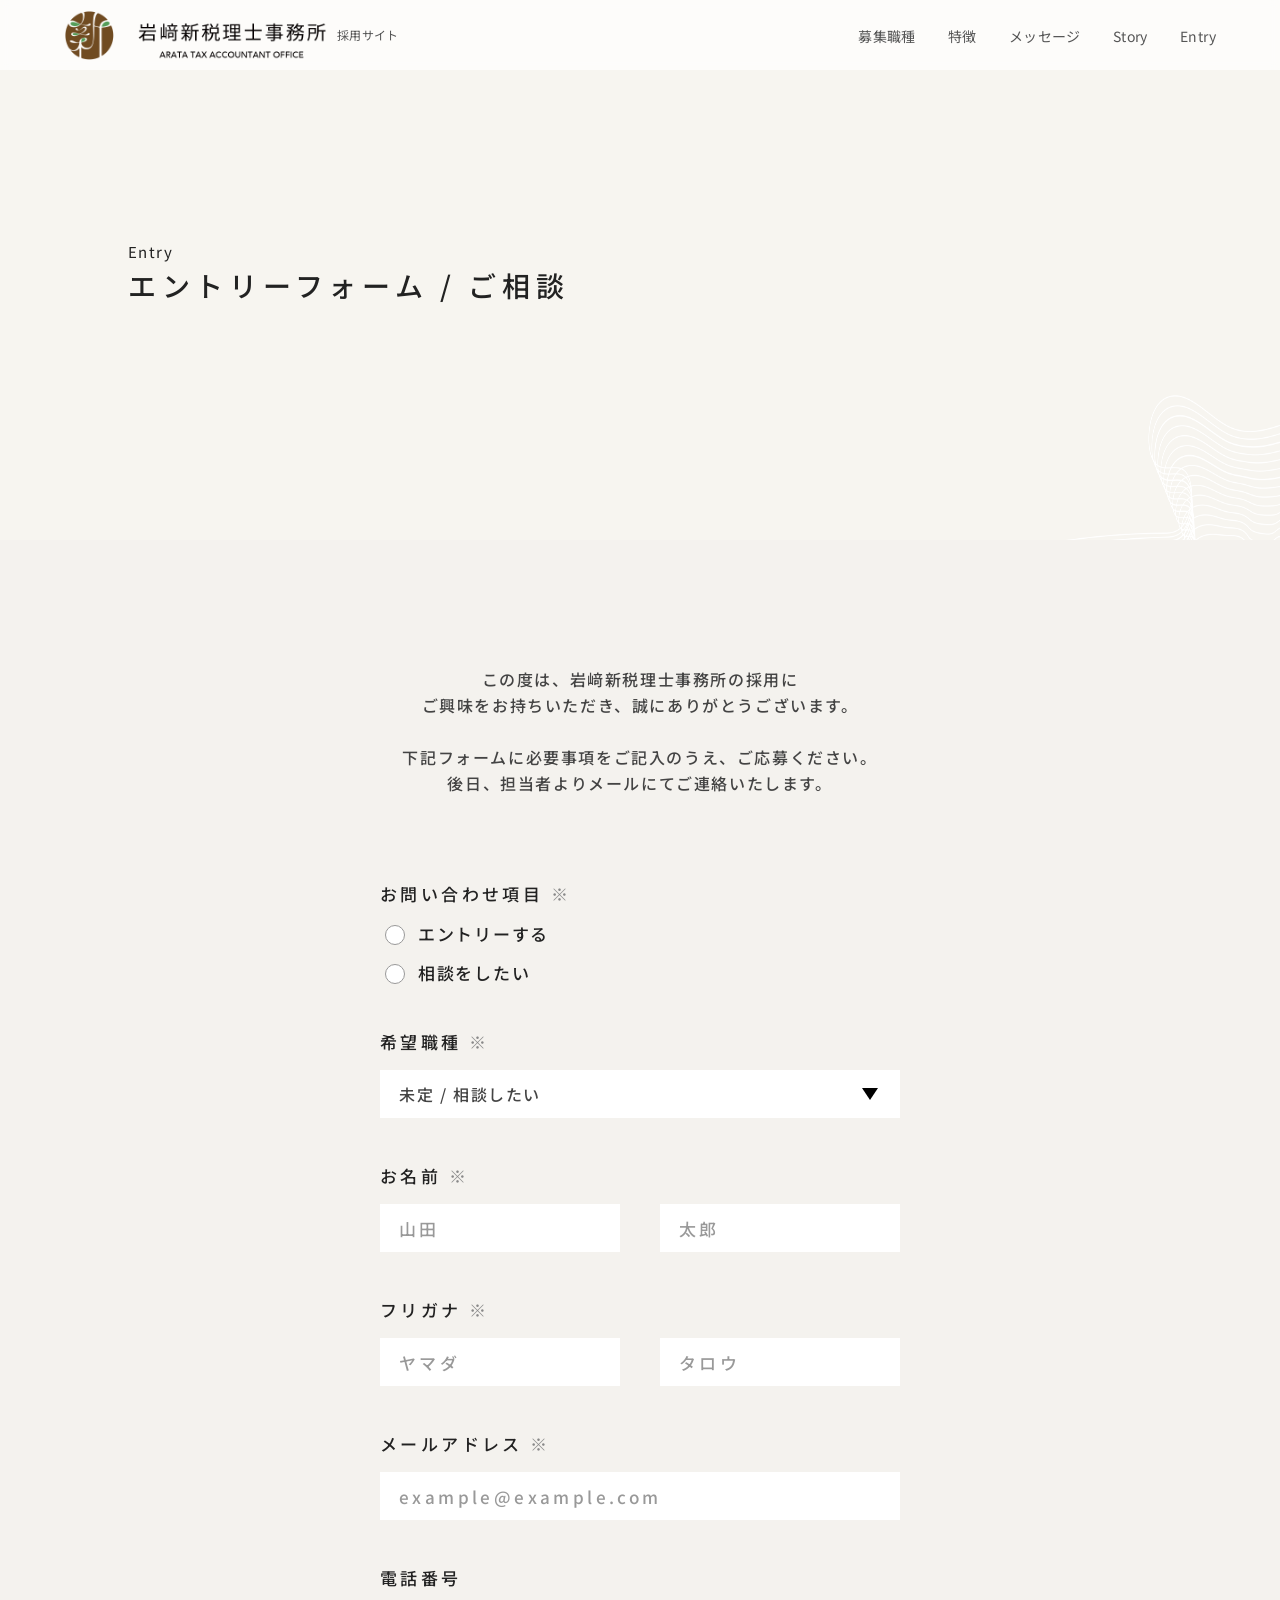
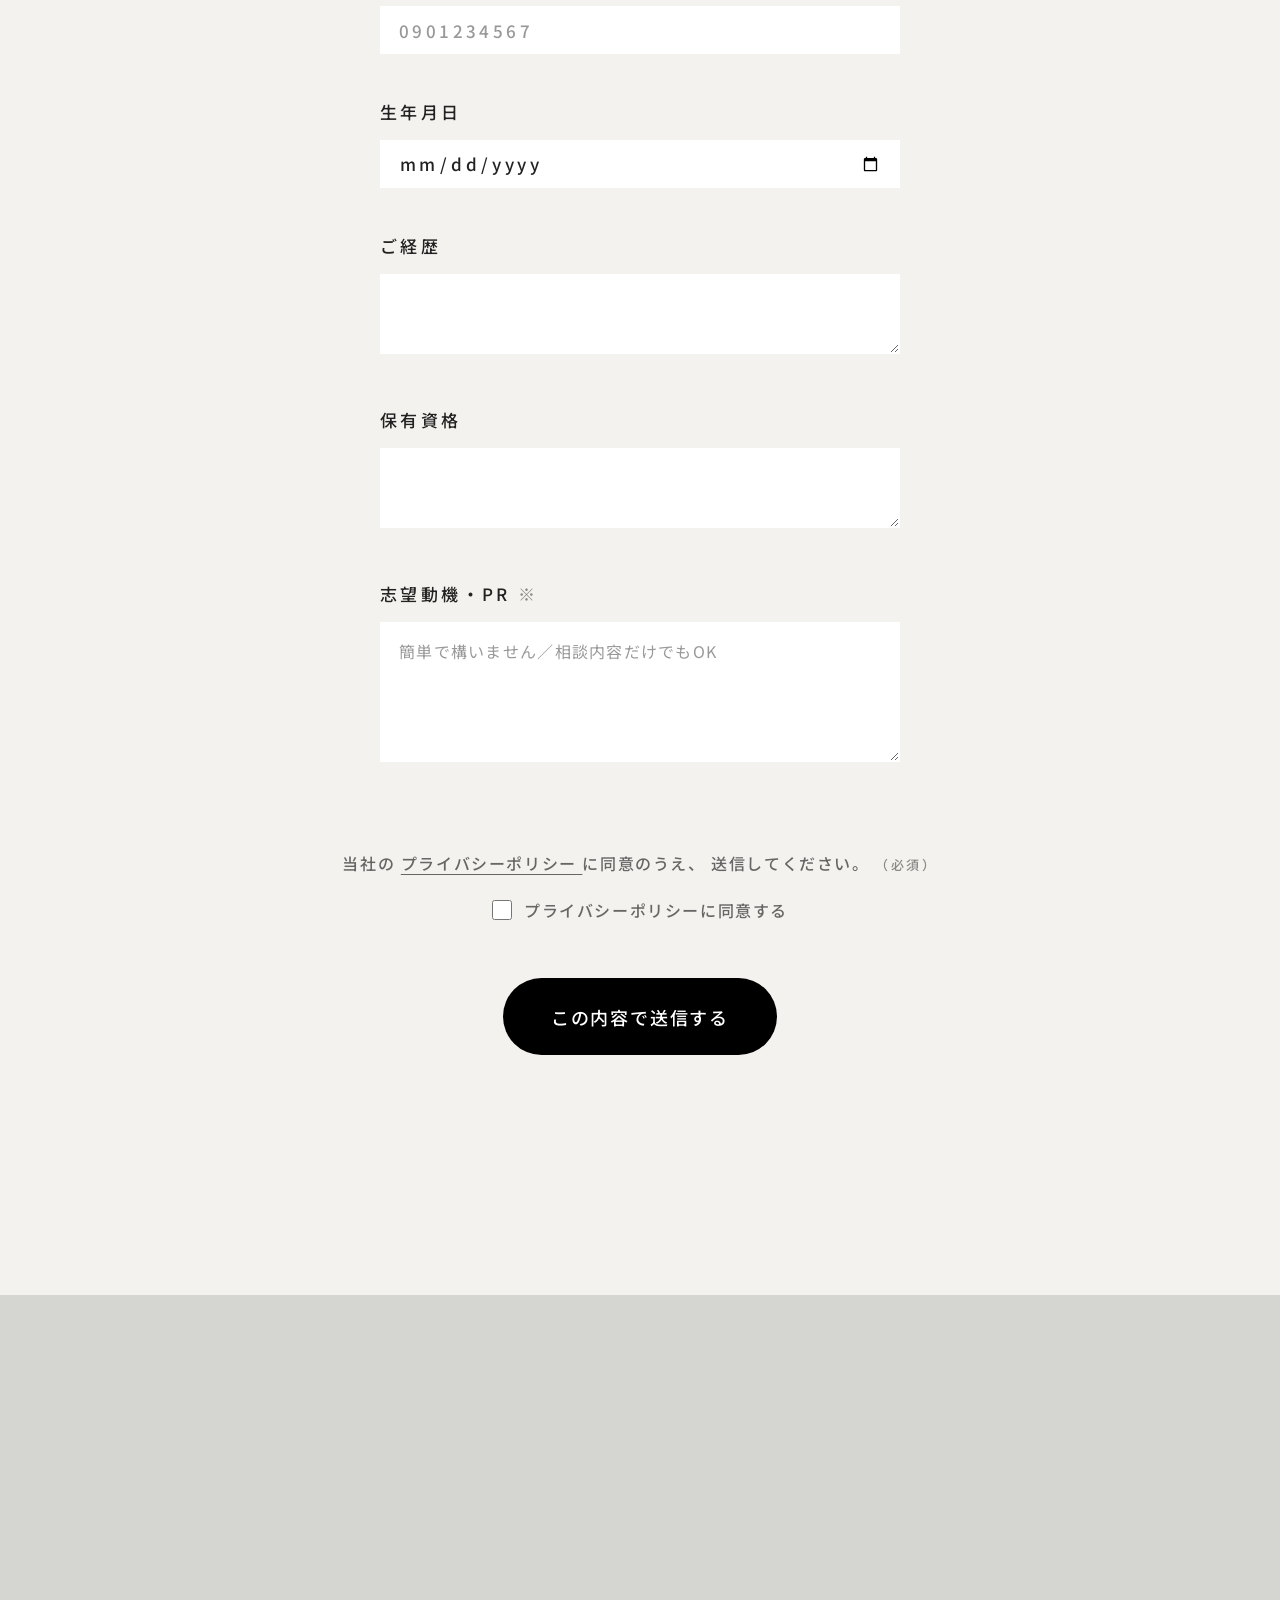
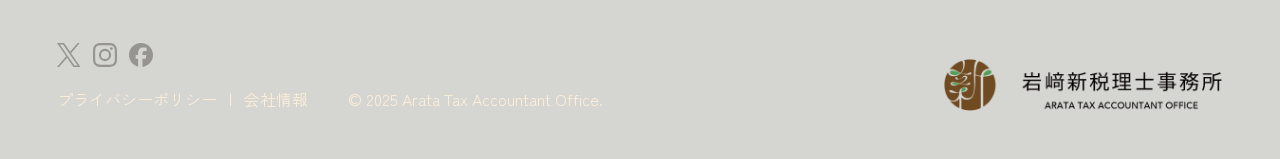
==== commit 1f9a6ac7: "Add files via upload 写真差し替え・formrun接続・最終調整" ====
--- a/entry/index.html
+++ b/entry/index.html
@@ -9,8 +9,10 @@
     <link href="https://fonts.googleapis.com/css2?family=Noto+Sans+JP:wght@400;500&display=swap" rel="stylesheet">
     <link rel="icon" href="../img/favicon.png" type="image/png">
     <title>採用情報｜岩﨑新税理士事務所</title>
+    <meta name="description" content="岩﨑新税理士事務所の採用エントリーページです。税理士補助の経験者採用・未経験者採用・パート採用へのご応募や、採用に関するご相談はこちらからお送りください。">
     <link rel="stylesheet" href="../css/style.css">
     <link rel="stylesheet" href="../css/entry.css">
+    <script src="https://sdk.form.run/js/v2/formrun.js"></script>
 </head>
 <body>
   <header class="site-header">
@@ -18,7 +20,7 @@
       <div class="site-header__branding">
         <div class="site-header__logo">
           <a href="../index.html" class="site-header__logo-link">
-            <img src="../img/logo_header.png" alt="岩崎税理士事務所">
+            <img src="../img/logo_header.png" alt="岩﨑税理士事務所">
           </a>
         </div>
 
@@ -51,8 +53,8 @@
     </div>
   </header>
   <header class="sp-header">
-    <a href="../index.html" class="sp-header__brand" aria-label="岩崎新税理士事務所 採用サイト">
-      <img src="../img/logo_header.png" alt="岩崎新税理士事務所">
+    <a href="../index.html" class="sp-header__brand" aria-label="岩﨑新税理士事務所 採用サイト">
+      <img src="../img/logo_header.png" alt="岩﨑新税理士事務所">
       <span class="sp-header__site-label">採用サイト</span>
     </a>
 
@@ -112,13 +114,20 @@
       <div class="entry-form__inner">
 
         <p class="entry-form__lead">
-          この度は、岩崎新税理士事務所の採用に<br>
+          この度は、岩﨑新税理士事務所の採用に<br>
           ご興味をお持ちいただき、誠にありがとうございます。<br><br>
           下記フォームに必要事項をご記入のうえ、ご応募ください。<br>
           後日、担当者よりメールにてご連絡いたします。
         </p>
 
-        <form class="entry-form__body" action="" method="post">
+        <form class="formrun entry-form__body" action="https://form.run/api/v1/r/66p4t4defj7379ccz992iz33" method="post">
+
+          <!-- ボット投稿をブロックするためのタグ -->
+          <div class="_formrun_gotcha">
+            <style media="screen">._formrun_gotcha {position:absolute!important;height:1px;width:1px;overflow:hidden;}</style>
+            <label for="_formrun_gotcha">If you are a human, ignore this field</label>
+            <input type="text" name="_formrun_gotcha" id="_formrun_gotcha" tabindex="-1">
+          </div>
 
           <!-- お問い合わせ項目 -->
           <div class="entry-form__group">
@@ -147,7 +156,7 @@
 
             <div class="entry-form__select-wrap">
               <select name="job_type" class="entry-form__control entry-form__select" required>
-                <option value="">未定 / 相談したい</option>
+                <option value="未定 / 相談したい">未定 / 相談したい</option>
                 <option value="税理士補助 / 経験者採用">税理士補助 / 経験者採用</option>
                 <option value="税理士補助 / 未経験者採用">税理士補助 / 未経験者採用</option>
                 <option value="税理士補助 / パート採用">税理士補助 / パート採用</option>
@@ -241,17 +250,16 @@
                 生年月日
               </p>
 
-              <p class="entry-form__note">
+              <!-- <p class="entry-form__note">
                 ※カレンダーが表示されない場合は、1990/01/01 の形式で入力してください
-              </p>
+              </p> -->
             </div>
 
             <div class="entry-form__birthday-input">
               <input
-                type="text"
+                type="date"
                 name="birthday"
                 class="entry-form__control"
-                placeholder="年 / 月 / 日"
               >
             </div>
           </div>
@@ -331,7 +339,7 @@
           <!-- ボタン -->
           <div class="entry-form__submit">
             <button type="submit" class="entry-form__button">
-              確認画面へ進む
+              この内容で送信する
             </button>
           </div>
 
@@ -370,7 +378,7 @@
 
     <div class="site-footer__right">
       <a href="../index.html" class="site-header__logo-link">
-        <img src="../img/logo_header.png" alt="岩崎税理士事務所">
+        <img src="../img/logo_header.png" alt="岩﨑税理士事務所">
       </a>
     </div>
 
--- a/css/style.css
+++ b/css/style.css
@@ -2098,7 +2098,7 @@
 @media (max-width: 768px) {
   .story {
     padding-top: 72px;
-    padding-bottom: 96px;
+    /* padding-bottom: 96px; */
   }
 
   .story__heading {
@@ -2257,7 +2257,7 @@
   
   .story {
     padding-top: 72px;
-    padding-bottom: 120px;
+    /* padding-bottom: 120px; */
   }
 
   .story__heading {
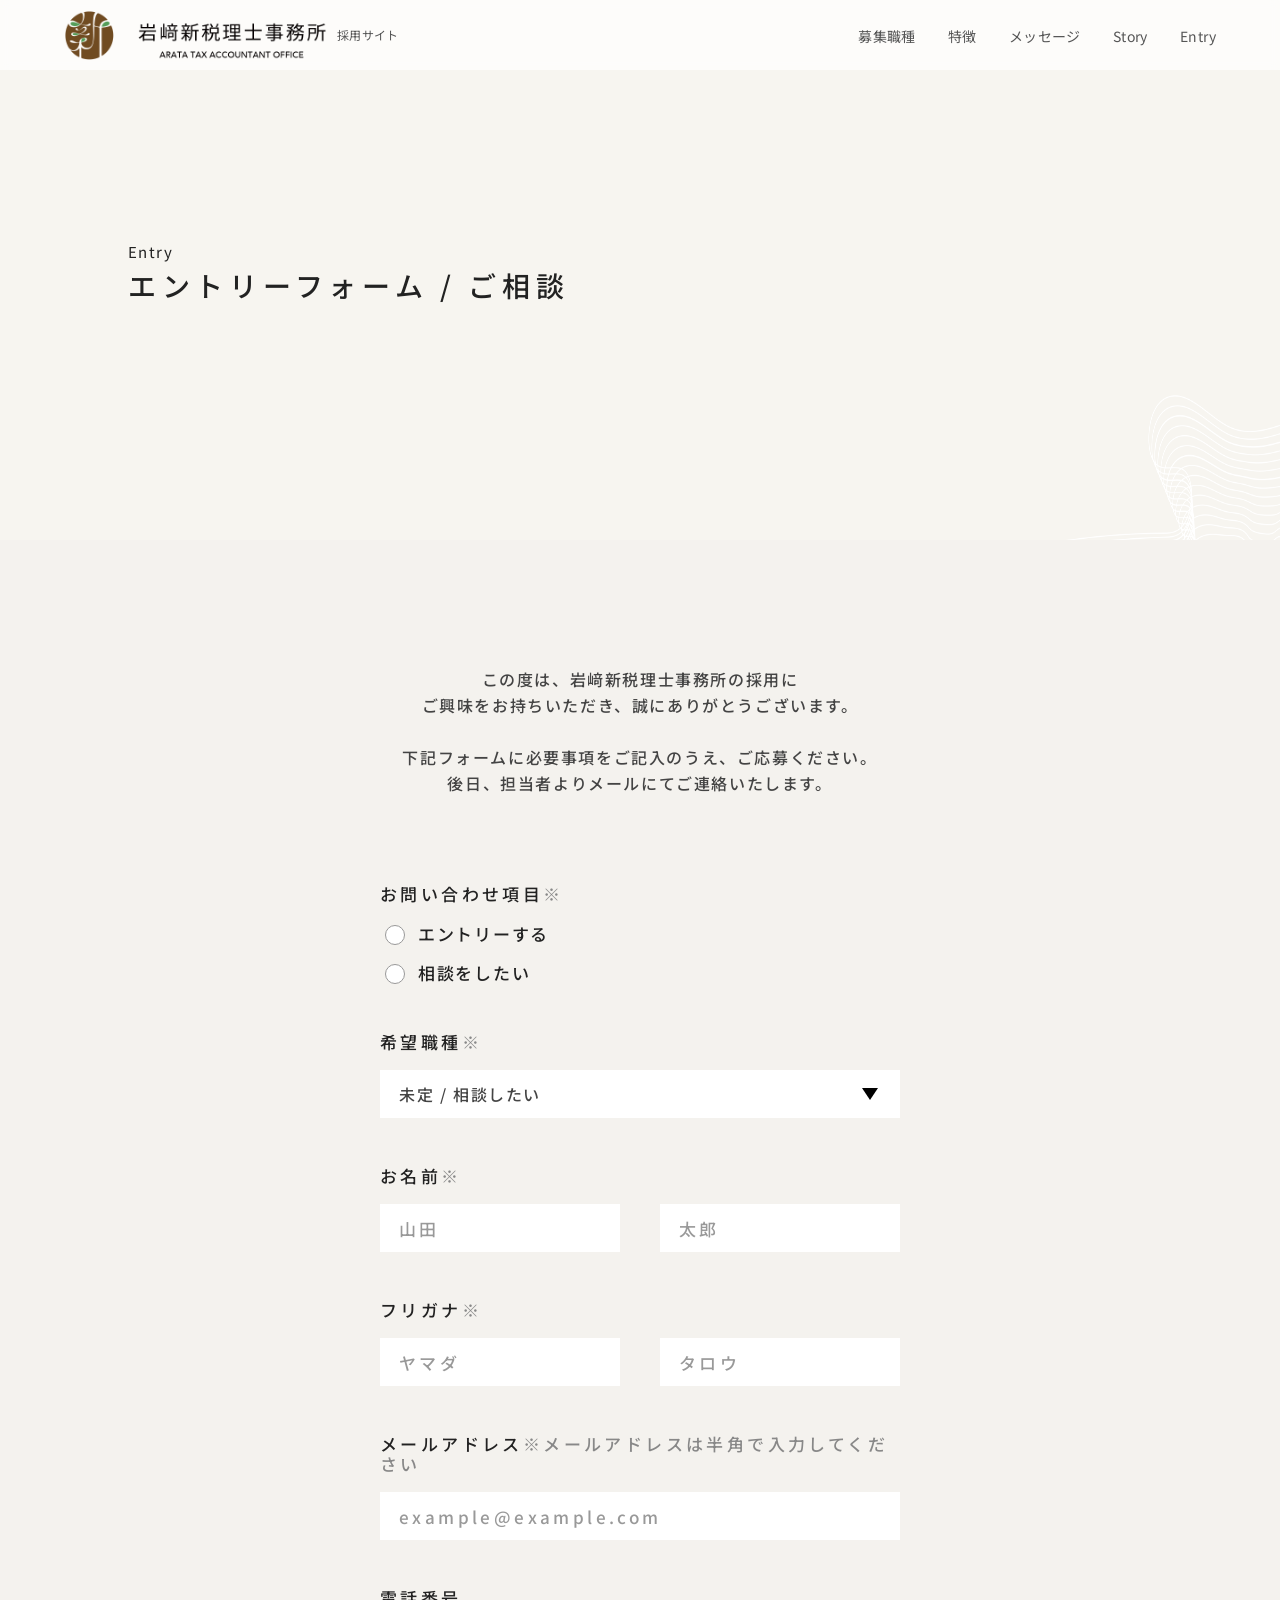
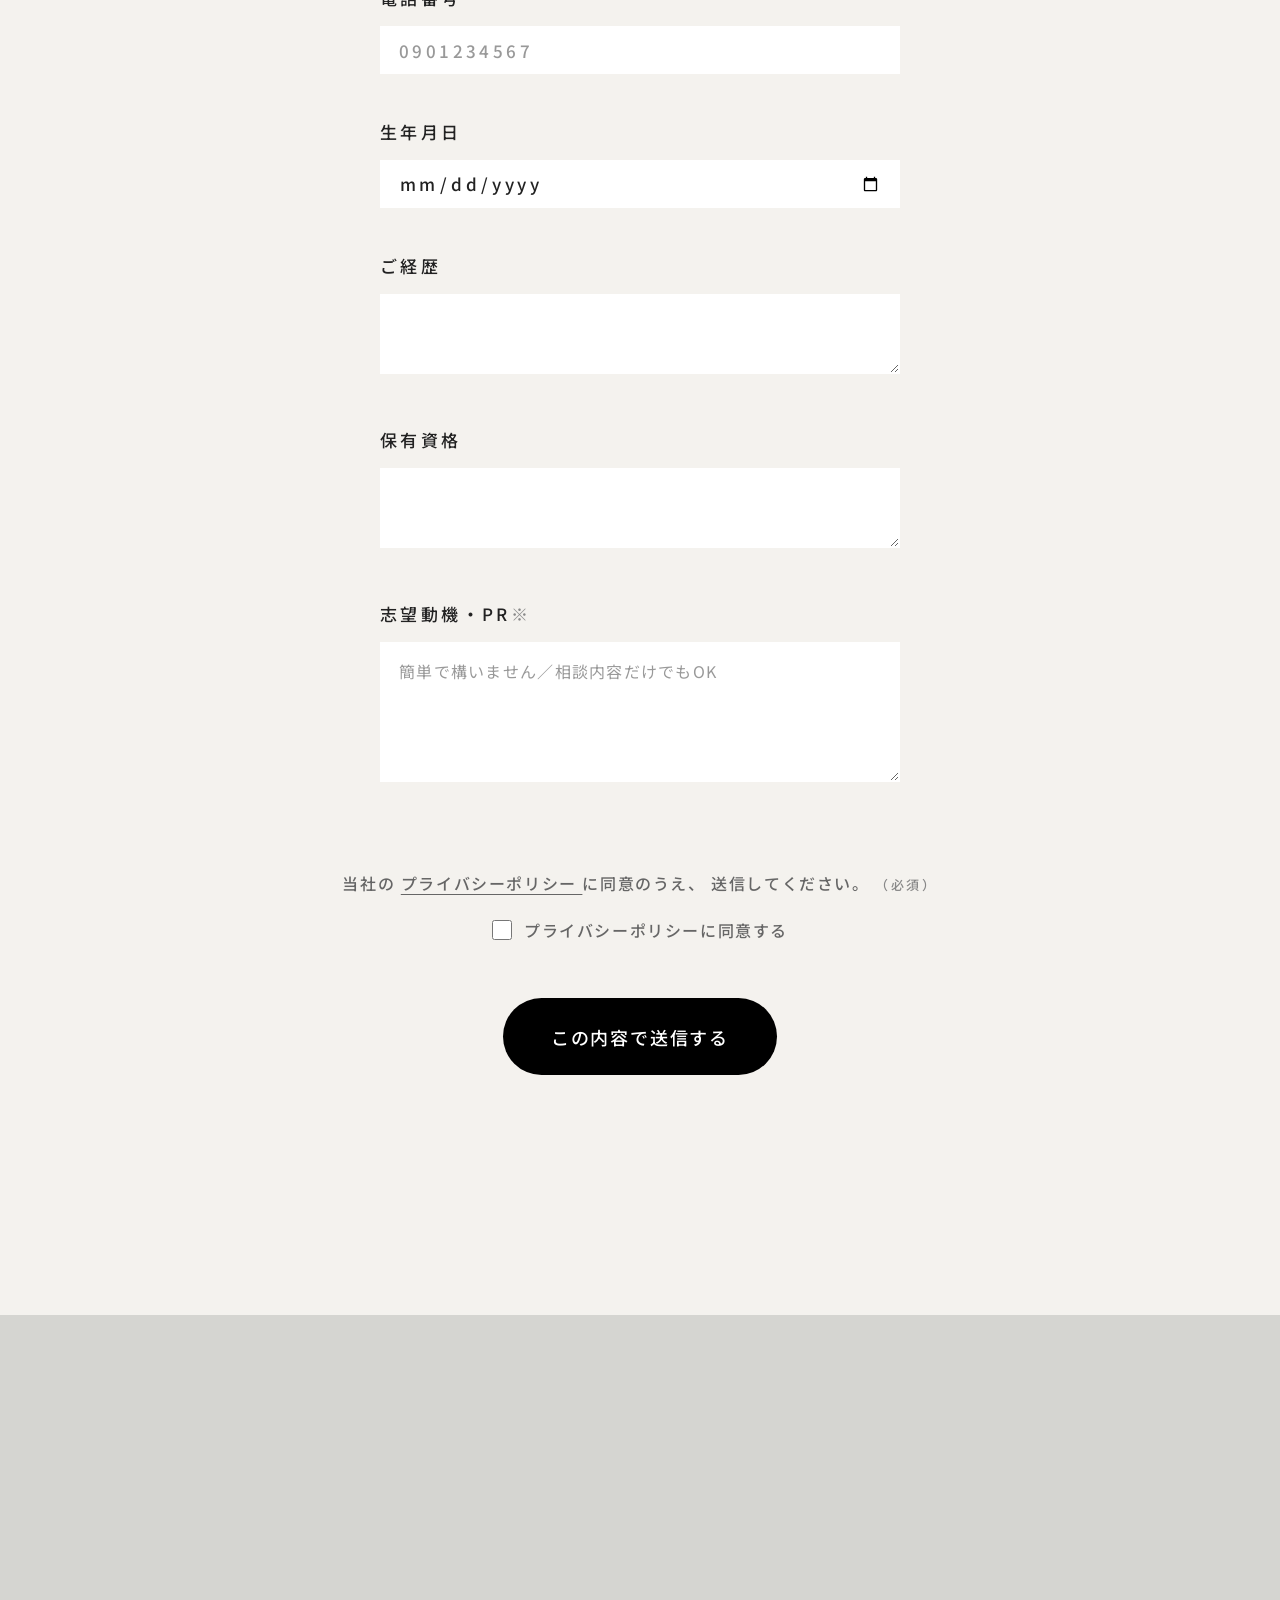
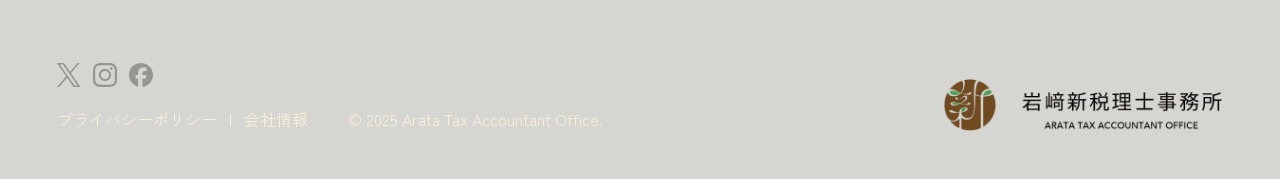
==== commit c64b51b0: "Add files via upload" ====
--- a/entry/index.html
+++ b/entry/index.html
@@ -132,7 +132,7 @@
           <!-- お問い合わせ項目 -->
           <div class="entry-form__group">
             <p class="entry-form__label">
-              お問い合わせ項目 <span>※</span>
+              お問い合わせ項目<span>※</span>
             </p>
 
             <div class="entry-form__radio-group">
@@ -151,7 +151,7 @@
           <!-- 希望職種 -->
           <div class="entry-form__group entry-form__group--large-gap">
             <p class="entry-form__label">
-              希望職種 <span>※</span>
+              希望職種<span>※</span>
             </p>
 
             <div class="entry-form__select-wrap">
@@ -167,7 +167,7 @@
           <!-- お名前 -->
           <div class="entry-form__group">
             <p class="entry-form__label">
-              お名前 <span>※</span>
+              お名前<span>※</span>
             </p>
 
             <div class="entry-form__name-row">
@@ -192,7 +192,7 @@
           <!-- フリガナ -->
           <div class="entry-form__group">
             <p class="entry-form__label">
-              フリガナ <span>※</span>
+              フリガナ<span>※</span>
             </p>
 
             <div class="entry-form__name-row">
@@ -217,7 +217,7 @@
           <!-- メールアドレス -->
           <div class="entry-form__group">
             <p class="entry-form__label">
-              メールアドレス <span>※</span>
+              メールアドレス<span class="entry-form__email-note">※メールアドレスは半角で入力してください</span>
             </p>
 
             <input
@@ -225,6 +225,7 @@
               name="email"
               class="entry-form__control"
               placeholder="example@example.com"
+              pattern="[\x20-\x7E]+"
               required
             >
           </div>
@@ -293,7 +294,7 @@
           <!-- 志望動機・PR -->
           <div class="entry-form__group entry-form__group--motivation">
             <p class="entry-form__label">
-              志望動機・PR <span>※</span>
+              志望動機・PR<span>※</span>
             </p>
 
             <textarea
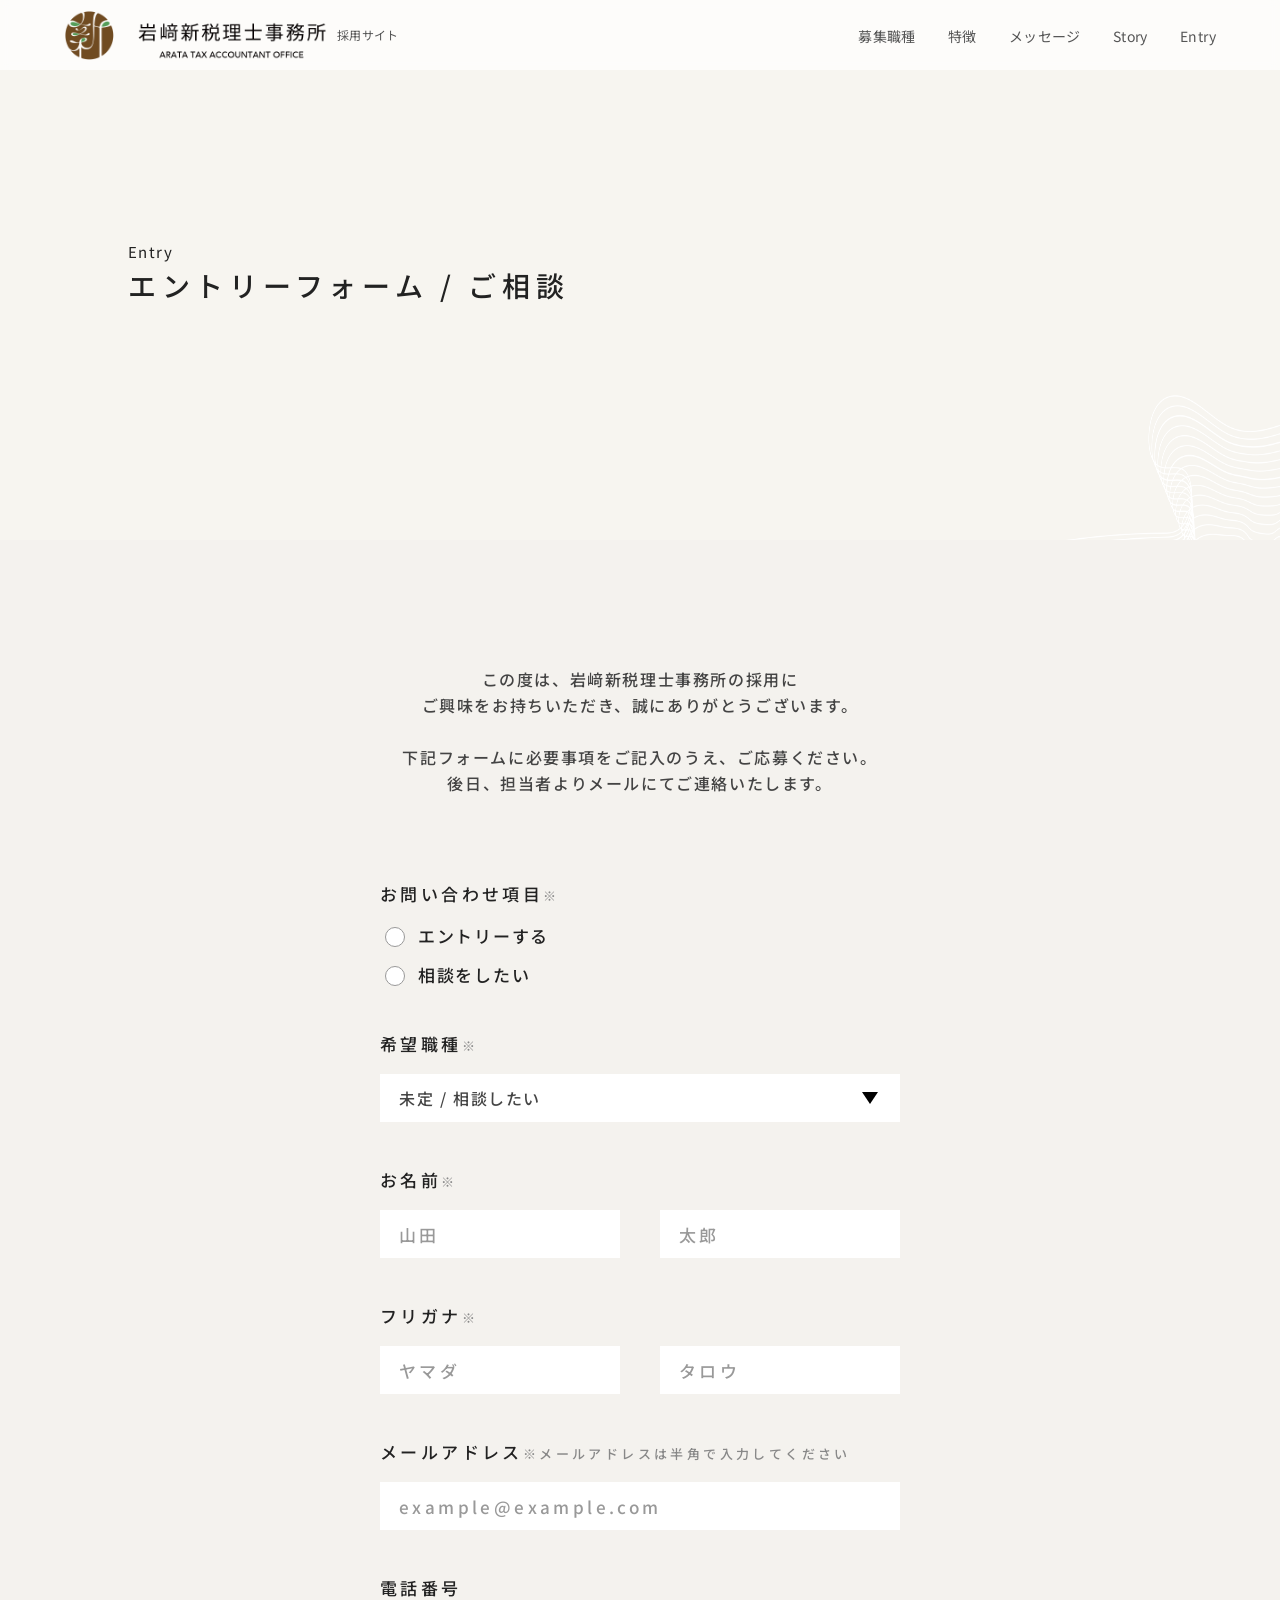
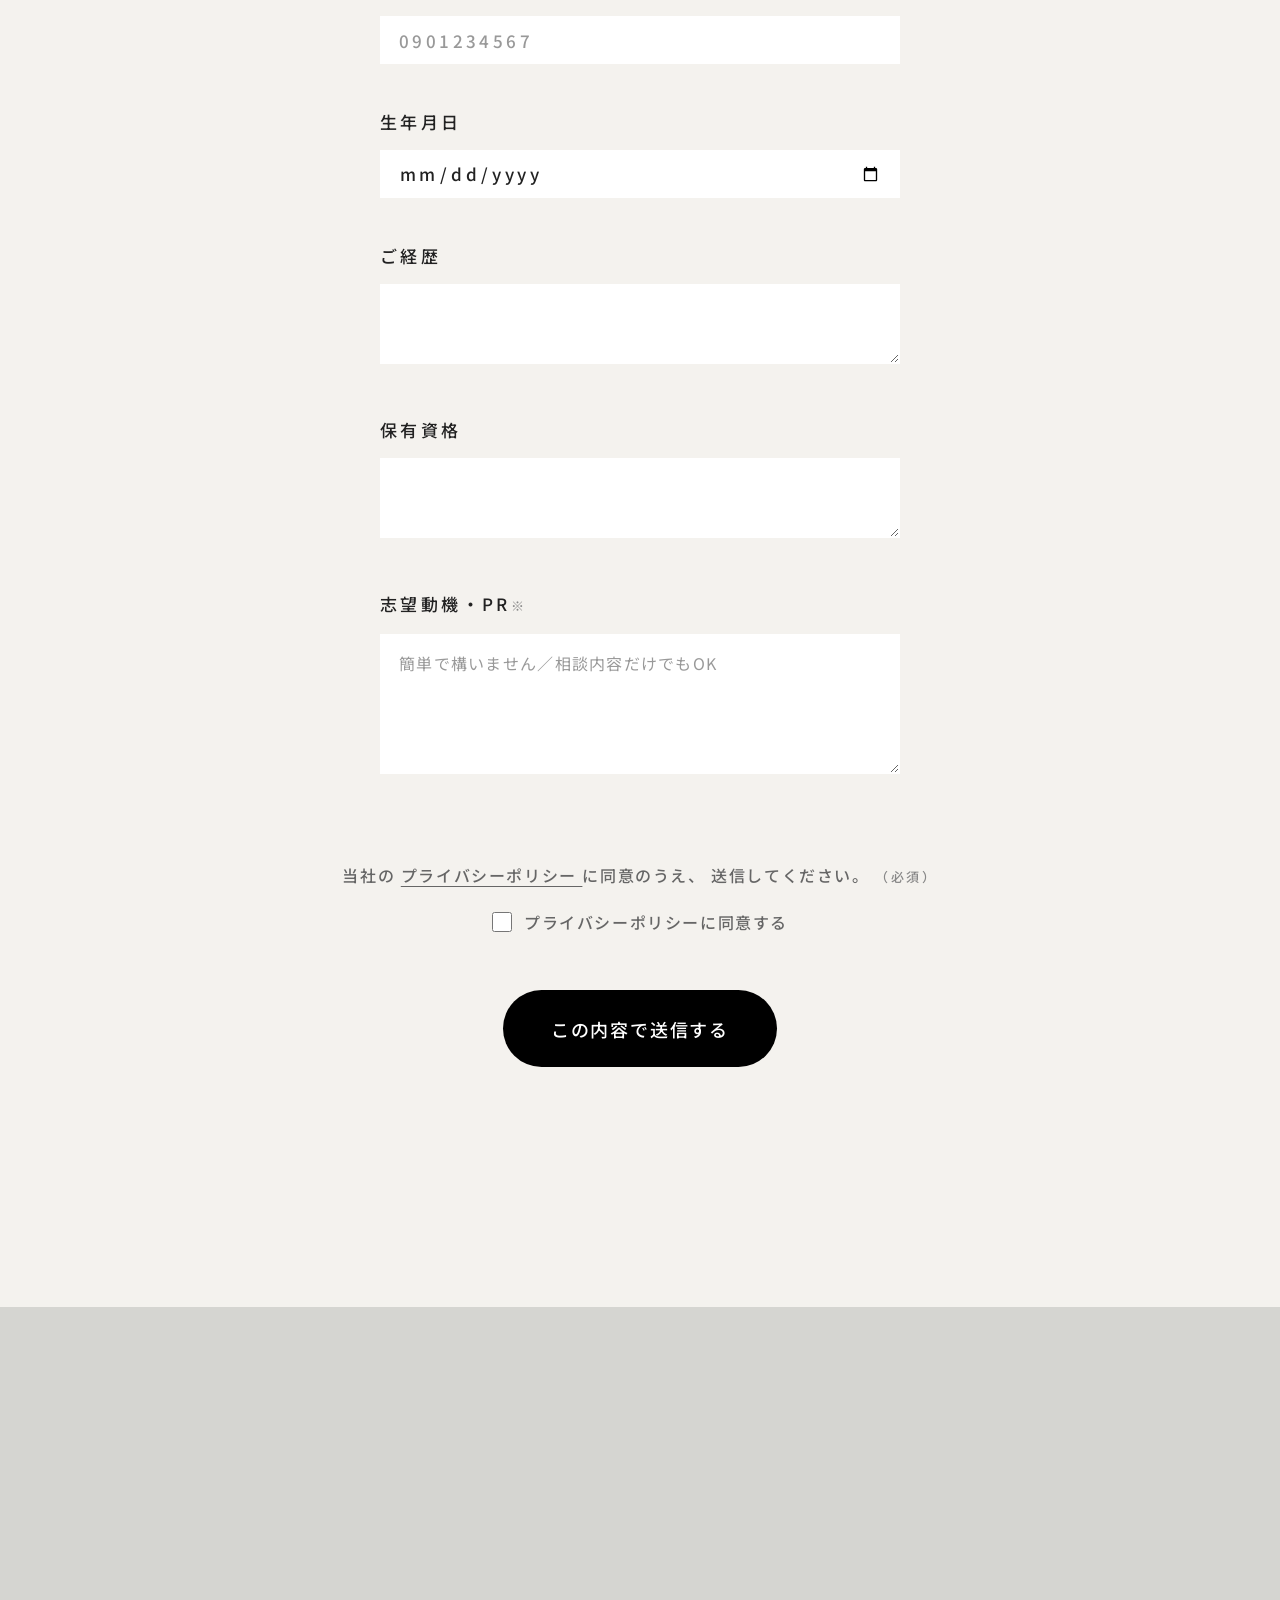
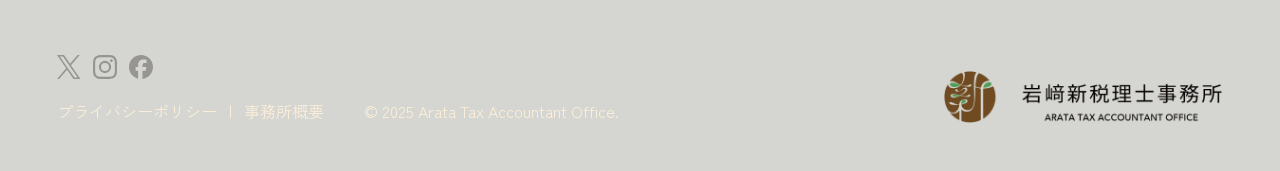
==== commit c31179e5: "Add files via upload" ====
--- a/entry/index.html
+++ b/entry/index.html
@@ -368,7 +368,7 @@
       <div class="site-footer__bottom">
         <nav class="site-footer__nav" aria-label="フッターナビゲーション">
           <a href="https://iwasaki-taxoffice.jp/privacy/" class="site-footer__nav-link">プライバシーポリシー</a>
-          <a href="https://iwasaki-taxoffice.jp/office/" class="site-footer__nav-link">会社情報</a>
+          <a href="https://iwasaki-taxoffice.jp/office/" class="site-footer__nav-link">事務所概要</a>
         </nav>
 
         <p class="site-footer__copy">
--- a/css/style.css
+++ b/css/style.css
@@ -441,7 +441,7 @@
 
   .sp-header__brand img {
     display: block;
-    width: clamp(104px, 18vw, 132px);
+    width: clamp(120px, 18vw, 132px);
     height: auto;
     aspect-ratio: 104 / 19;
     flex: 0 0 auto;
@@ -451,7 +451,7 @@
     margin-top: clamp(1px, 0.3vw, 2px);
     color: #555;
     font-family: "Noto Sans JP", sans-serif;
-    font-size: clamp(10px, 1.5vw, 12px);
+    font-size: clamp(13px, 1.5vw, 12px);
     font-weight: 400;
     line-height: 1;
     white-space: nowrap;
--- a/css/entry.css
+++ b/css/entry.css
@@ -131,7 +131,7 @@
 
   .sp-header__brand img {
     display: block;
-    width: clamp(104px, 18vw, 132px);
+    width: clamp(120px, 18vw, 132px);
     height: auto;
     aspect-ratio: 104 / 19;
     flex: 0 0 auto;
@@ -141,7 +141,7 @@
     margin-top: clamp(1px, 0.3vw, 2px);
     color: #555;
     font-family: "Noto Sans JP", sans-serif;
-    font-size: clamp(10px, 1.5vw, 12px);
+    font-size: clamp(13px, 1.5vw, 12px);
     font-weight: 400;
     line-height: 1;
     white-space: nowrap;
@@ -410,6 +410,7 @@
 
 .entry-form__label span {
   color: #888;
+  font-size: 13px;
 }
 
 .entry-form__radio-group {
@@ -724,6 +725,10 @@
   }
   .entry-form__body {
     padding-top: 56px;
+  }
+  .entry-form__email-note {
+    display: block;
+    margin-top: 4px;
   }
 
 }
